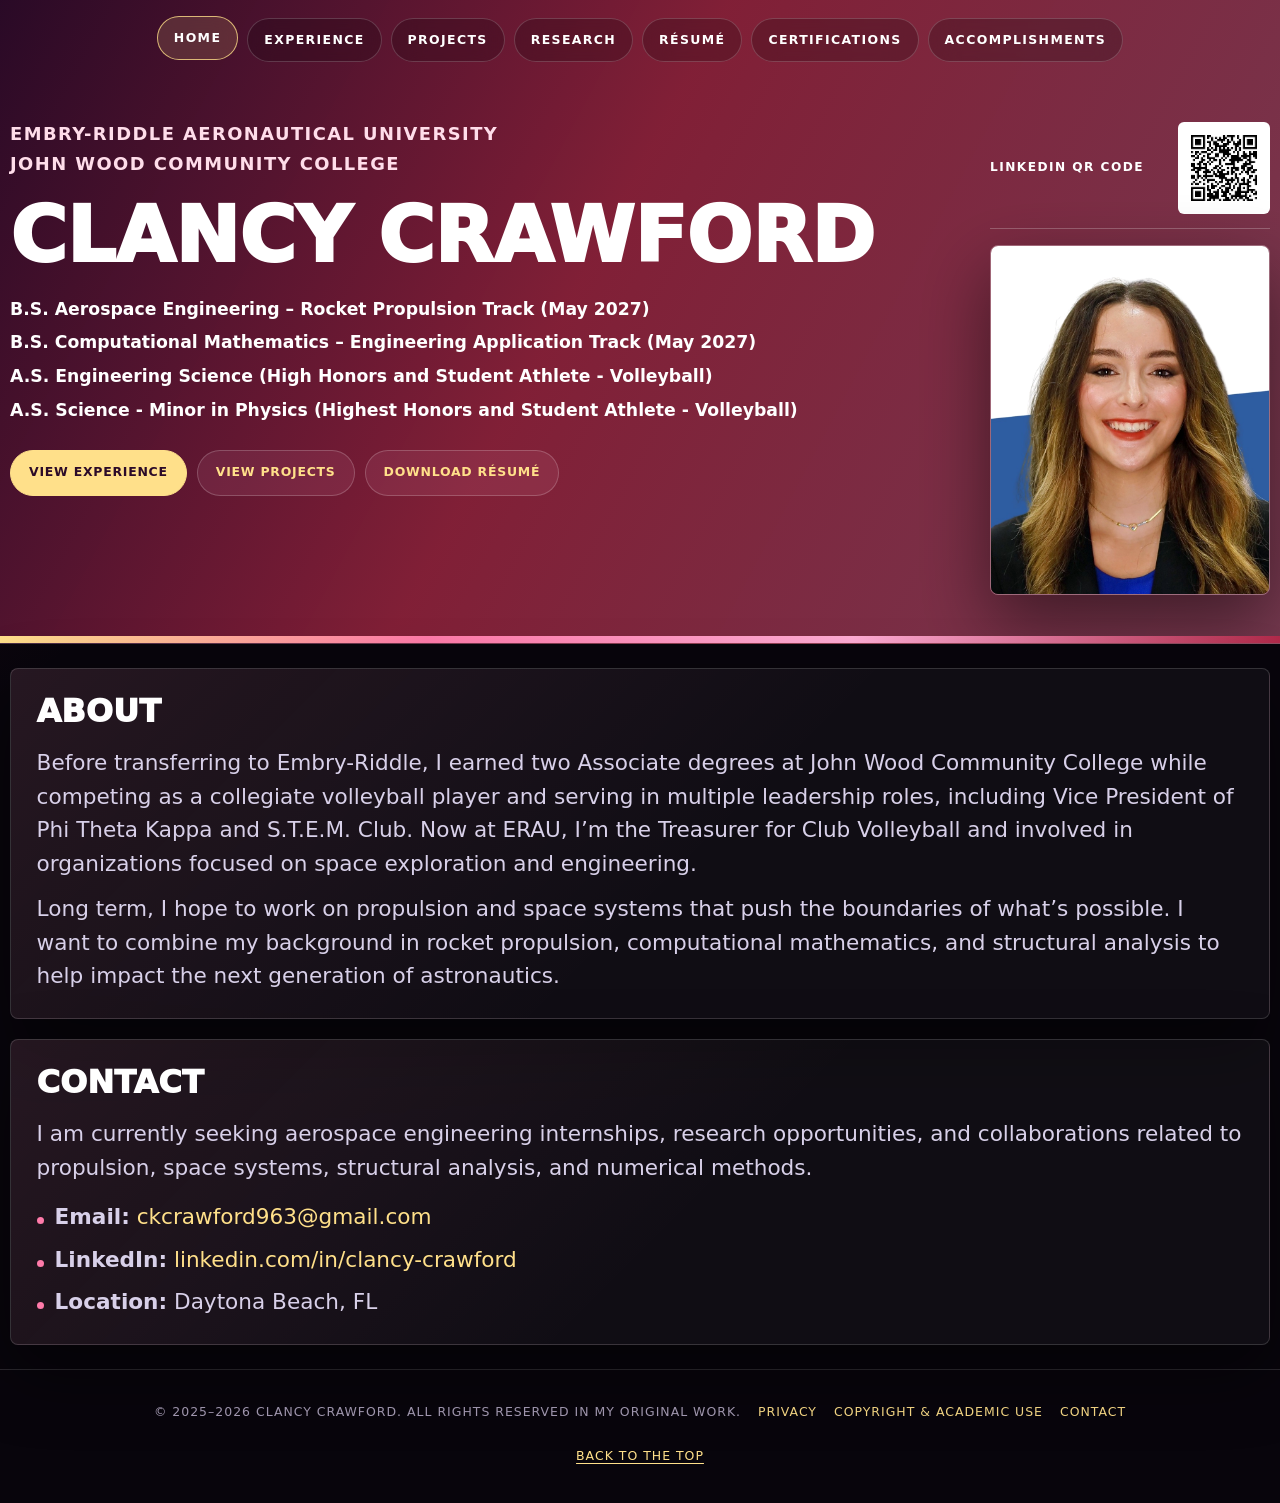
==== index.html @ 2495d851 "Add portfolio copyright and academic use notice" ====
<!DOCTYPE html>
<html lang="en">

<head>
  <meta charset="UTF-8">
  <title>Clancy Crawford | Aerospace & Computational Mathematics</title>
  <meta name="viewport" content="width=device-width, initial-scale=1.0">
  <link rel="stylesheet" href="style.css">
  <script src="site.js" defer></script>
</head>

<body class="home-page">

  <header id="top" tabindex="-1">
    <!-- NAVIGATION -->
    <nav>
      <a class="active" href="index.html">Home</a>
      <a href="experience.html">Experience</a>
      <a href="projects.html">Projects</a>
      <a href="research.html">Research</a>
      <a href="resume.html">Résumé</a>
      <a href="certifications.html">Certifications</a>
      <a href="awards.html">Accomplishments</a>
    </nav>
    <!-- HERO HEADER (Style A: portrait + QR) -->
    <div class="hero reveal">
      <div class="hero-text">
        <div class="hero-kicker">Embry-Riddle Aeronautical University</div>
        <div class="hero-kicker">John Wood Community College</div>
        <h1>Clancy Crawford</h1>
        <p class="hero-sub">
          <span>B.S. Aerospace Engineering – Rocket Propulsion Track <time datetime="2027-05">(May 2027)</time></span>
          <span>B.S. Computational Mathematics – Engineering Application Track <time datetime="2027-05">(May 2027)</time></span>
          <span>A.S. Engineering Science (High Honors and Student Athlete - Volleyball)</span>
          <span>A.S. Science - Minor in Physics (Highest Honors and Student Athlete - Volleyball)</span>
        </p>
        <div class="hero-cta">
          <a class="btn primary" href="experience.html">View Experience</a>
          <a class="btn" href="projects.html">View Projects</a>
          <a class="btn" href="Resume_Clancy_Crawford_systems_w_exp.pdf" target="_blank" rel="noopener"
            download>Download
            Résumé</a>
        </div>
      </div>

      <div class="hero-media">
        <div class="qr-block">
          <p class="qr-caption-top">LinkedIn QR Code</p>
          <a href="https://www.linkedin.com/in/clancy-crawford" target="_blank" rel="noopener">
            <img src="LinkedInQR.png" alt="LinkedIn QR code"></a>
        </div>
        <img src="photo.jpg" alt="Clancy Crawford" class="headshot">
      </div>
    </div>
  </header>

  <main>

    <!-- ABOUT -->
    <section id="about" class="reveal">
      <div class="research-block">
        <h2>About</h2>
        <p>
          Before transferring to Embry-Riddle, I earned two Associate degrees at John Wood
          Community College while competing as a collegiate volleyball player and serving in multiple
          leadership roles, including Vice President of Phi Theta Kappa and S.T.E.M. Club.
          Now at ERAU, I’m the Treasurer for Club Volleyball and involved in organizations
          focused on space exploration and engineering.
        </p>
        <p>
          Long term, I hope to work on propulsion and space systems that push the boundaries
          of what’s possible. I want to combine my background in rocket propulsion, computational
          mathematics, and structural analysis to help impact the next generation of astronautics.
        </p>
      </div>
    </section>

<!-- CONTACT -->
    <section id="contact" class="reveal">
      <div class="research-block">
        <h2>Contact</h2>
        <p>
          I am currently seeking aerospace engineering internships, research opportunities, and
          collaborations related to propulsion, space systems, structural analysis, and numerical methods.
        </p>
        <ul class="list">
          <li><strong>Email:</strong>
            <a href="mailto:ckcrawford963@gmail.com">ckcrawford963@gmail.com</a>
          </li>
          <li><strong>LinkedIn:</strong>
            <a href="https://www.linkedin.com/in/clancy-crawford" target="_blank" rel="noopener">
              linkedin.com/in/clancy-crawford
            </a>
          </li>
          <li><strong>Location:</strong> Daytona Beach, FL</li>
        </ul>
      </div>
    </section>

  </main>

  <footer>
    &copy; 2025&ndash;2026 Clancy Crawford. All rights reserved in my original work.
    <a href="privacy.html">Privacy</a>
    <a href="terms.html">Copyright &amp; Academic Use</a>
    <a href="mailto:ckcrawford963@gmail.com">Contact</a>
    <a class="back-to-top" href="#top">Back to the Top</a>
  </footer>

  <!-- Cloudflare Web Analytics -->
  <script type="module" src="https://static.cloudflareinsights.com/beacon.min.js" data-cf-beacon='{"token": "c2c567655cc84a4aa548393a1a78a606"}'></script>
  <!-- End Cloudflare Web Analytics -->
</body>

</html>
---- style.css ----
:root {
  --deep-plum: #2b0a28;
  --maroon: #b12a4a;
  --coral: #ff7baa;
  --soft-rose: #ffadd5;
  --bg-main: #08050c;
  --bg-ink: #030204;
  --surface: rgba(255, 255, 255, 0.045);
  --surface-strong: rgba(255, 173, 213, 0.105);
  --line: rgba(255, 255, 255, 0.15);
  --line-strong: rgba(255, 173, 213, 0.42);
  --text-main: #ffffff;
  --text-muted: #d8d0e9;
  --text-soft: #a99fb8;
  --link: #ffe08a;
  --shadow: 0 28px 70px rgba(0, 0, 0, 0.48);
  --max-width: 1440px;
}

* {
  box-sizing: border-box;
  margin: 0;
  padding: 0;
}

html {
  scroll-behavior: smooth;
}

body {
  min-height: 100vh;
  font-family: Inter, ui-sans-serif, system-ui, -apple-system, BlinkMacSystemFont, "Segoe UI", sans-serif;
  background:
    linear-gradient(145deg, rgba(177, 42, 74, 0.2), transparent 36rem),
    linear-gradient(205deg, rgba(255, 123, 170, 0.16), transparent 32rem),
    var(--bg-main);
  color: var(--text-main);
  line-height: 1.55;
  overflow-x: hidden;
}

body::before {
  content: "";
  position: fixed;
  inset: 0;
  z-index: -1;
  pointer-events: none;
  background-image:
    linear-gradient(rgba(255, 255, 255, 0.045) 1px, transparent 1px),
    linear-gradient(90deg, rgba(255, 255, 255, 0.035) 1px, transparent 1px);
  background-size: 64px 64px;
  mask-image: linear-gradient(to bottom, rgba(0, 0, 0, 0.9), transparent 80%);
}

img,
video {
  max-width: 100%;
}

a {
  color: var(--link);
  text-decoration: none;
  text-decoration-thickness: 1px;
  text-underline-offset: 0.22em;
}

a:hover {
  color: #fff5cb;
  text-decoration: underline;
}

header {
  position: relative;
  overflow: clip;
  border-bottom: 1px solid var(--line);
  background:
    linear-gradient(118deg, rgba(43, 10, 40, 0.96), rgba(177, 42, 74, 0.72) 45%, rgba(255, 123, 170, 0.46)),
    var(--bg-ink);
}

header::after {
  content: "";
  position: absolute;
  left: 0;
  right: 0;
  bottom: 0;
  height: 7px;
  background: linear-gradient(90deg, var(--link), var(--coral), var(--soft-rose), var(--maroon));
}

header.page-header {
  min-height: 92px;
  padding-bottom: 16px;
}

nav {
  position: sticky;
  top: 0;
  z-index: 20;
  width: min(var(--max-width), calc(100% - 20px));
  margin: 0 auto;
  padding: 18px 0 12px;
  display: flex;
  justify-content: center;
  flex-wrap: wrap;
  gap: 0.56rem;
  font-size: clamp(0.68rem, 1.2vw, 0.78rem);
  font-weight: 800;
  letter-spacing: 0.11em;
  text-transform: uppercase;
  contain: inline-size;
}

nav a {
  position: relative;
  min-height: 44px;
  display: inline-flex;
  align-items: center;
  justify-content: center;
  border: 1px solid rgba(255, 255, 255, 0.18);
  border-radius: 999px;
  padding: 0 16px;
  color: #fff;
  background: rgba(5, 3, 8, 0.22);
  backdrop-filter: blur(14px);
  transition: transform 0.22s ease, background 0.22s ease, border-color 0.22s ease;
}

nav a:hover,
nav a.active {
  transform: translateY(-2px);
  border-color: rgba(255, 224, 138, 0.78);
  background: rgba(255, 224, 138, 0.14);
  text-decoration: none;
}

.hero {
  width: min(var(--max-width), calc(100% - 20px));
  min-height: calc(100vh - 72px);
  margin: 0 auto;
  padding: clamp(42px, 7vw, 96px) 0 clamp(54px, 8vw, 96px);
  display: grid;
  grid-template-columns: minmax(0, 1fr) minmax(200px, 280px);
  align-items: center;
  gap: clamp(26px, 4vw, 56px);
}

.hero-text {
  min-width: 0;
}

.hero-kicker,
.project-kicker,
.experience-kicker,
.milestones-label,
.accomplishment-kicker,
.certification-meta {
  color: #ffddea;
  font-size: clamp(0.68rem, 1.15vw, 0.78rem);
  font-weight: 800;
  letter-spacing: 0.13em;
  line-height: 1.35;
  text-transform: uppercase;
}

.hero-kicker + .hero-kicker {
  margin-top: 6px;
}

.hero h1 {
  max-width: 1060px;
  margin: 22px 0 22px;
  font-size: clamp(2.25rem, 6vw, 6.7rem);
  font-weight: 950;
  line-height: 0.98;
  overflow-wrap: normal;
  text-transform: uppercase;
  white-space: nowrap;
}

.hero-sub {
  display: grid;
  max-width: none;
  gap: 7px;
  margin-bottom: 20px;
  color: #fff;
  font-size: clamp(0.98rem, 1.35vw, 1.24rem);
  font-weight: 650;
}

.hero-sub span {
  display: block;
  white-space: nowrap;
}

.hero-meta {
  display: flex;
  flex-wrap: wrap;
  gap: 8px;
  color: var(--text-muted);
  font-size: 0.95rem;
}

.hero-meta span {
  min-height: 32px;
  display: inline-flex;
  align-items: center;
  border: 1px solid rgba(255, 255, 255, 0.2);
  border-radius: 999px;
  padding: 0 12px;
  background: rgba(0, 0, 0, 0.18);
}

.hero-cta {
  display: flex;
  flex-wrap: wrap;
  gap: 10px;
  margin-top: 26px;
}

.btn,
.evidence-links a,
.milestones-links a,
.project-jump-list a {
  min-height: 46px;
  display: inline-flex;
  align-items: center;
  justify-content: center;
  border: 1px solid rgba(255, 255, 255, 0.2);
  border-radius: 999px;
  max-width: 100%;
  padding: 10px 18px;
  color: var(--link);
  background: rgba(255, 173, 213, 0.09);
  font-size: 0.78rem;
  font-weight: 850;
  letter-spacing: 0.06em;
  line-height: 1.18;
  text-align: center;
  text-transform: uppercase;
  white-space: normal;
  overflow-wrap: anywhere;
  transition: transform 0.22s ease, background 0.22s ease, border-color 0.22s ease;
}

.btn.primary {
  color: var(--deep-plum);
  border-color: var(--link);
  background: var(--link);
}

.project-jump-list a {
  min-height: 42px;
  padding: 9px 14px;
  font-size: clamp(0.66rem, 0.85vw, 0.74rem);
  letter-spacing: 0.035em;
}

.btn:hover,
.evidence-links a:hover,
.milestones-links a:hover,
.project-jump-list a:hover {
  transform: translateY(-2px);
  border-color: rgba(255, 224, 138, 0.8);
  background: rgba(255, 224, 138, 0.16);
  color: #fff5cb;
  text-decoration: none;
}

.btn.primary:hover {
  color: var(--deep-plum);
  background: #fff2be;
}

.hero-media {
  display: grid;
  gap: 16px;
  align-items: start;
}

.headshot {
  width: 100%;
  aspect-ratio: 4 / 5;
  object-fit: cover;
  border-radius: 8px;
  border: 1px solid rgba(255, 255, 255, 0.28);
  box-shadow: var(--shadow);
  filter: saturate(1.05) contrast(1.03);
}

.qr-block {
  display: grid;
  grid-template-columns: 1fr auto;
  align-items: center;
  gap: 14px;
  border-top: 1px solid rgba(255, 255, 255, 0.24);
  padding-top: 14px;
}

.qr-caption-top {
  color: #fff;
  font-size: 0.76rem;
  font-weight: 850;
  letter-spacing: 0.12em;
  line-height: 1.25;
  text-transform: uppercase;
}

.qr-block img {
  width: 92px;
  height: 92px;
  display: block;
  border-radius: 6px;
  background: #fff;
  padding: 5px;
}

main {
  counter-reset: page-section;
  width: min(var(--max-width), calc(100% - 20px));
  margin: 0 auto;
  padding: clamp(54px, 8vw, 92px) 0 82px;
}

section {
  position: relative;
  counter-increment: page-section;
  margin-bottom: clamp(70px, 10vw, 126px);
  padding-top: 18px;
  border-top: 1px solid var(--line);
}

section::before {
  content: none;
  display: none;
}

section h2 {
  max-width: 1120px;
  margin-bottom: 18px;
  font-size: clamp(2.8rem, 8vw, 7.2rem);
  font-weight: 950;
  line-height: 0.86;
  overflow-wrap: anywhere;
  text-transform: uppercase;
}

section h2 + p,
.accomplishment-intro {
  max-width: 100%;
  color: var(--text-muted);
  font-size: clamp(1.05rem, 2vw, 1.35rem);
  font-weight: 520;
}

section p {
  color: var(--text-muted);
  font-size: 0.98rem;
}

.research-block,
.experience-role-card,
.milestones-section {
  margin-top: 28px;
  border: 1px solid var(--line);
  border-radius: 8px;
  background:
    linear-gradient(135deg, rgba(255, 123, 170, 0.09), transparent 55%),
    rgba(255, 255, 255, 0.035);
  box-shadow: var(--shadow);
  padding: clamp(20px, 3.2vw, 38px);
}

.research-block h2 {
  font-size: clamp(1.55rem, 3vw, 2.45rem);
  line-height: 1.05;
  overflow-wrap: anywhere;
}

.research-block p + p {
  margin-top: 12px;
}

.research-work-picker {
  display: flex;
  flex-wrap: wrap;
  gap: 12px;
  margin-top: clamp(20px, 3vw, 36px);
}

.research-work-button {
  min-height: 52px;
  max-width: 100%;
  border: 1px solid var(--line);
  border-radius: 999px;
  padding: 0 20px;
  color: #fff;
  background:
    linear-gradient(135deg, rgba(255, 224, 138, 0.1), rgba(255, 123, 170, 0.08)),
    rgba(255, 255, 255, 0.04);
  cursor: pointer;
  font: inherit;
  font-size: clamp(0.78rem, 1.1vw, 0.92rem);
  font-weight: 850;
  letter-spacing: 0.04em;
  line-height: 1.2;
  overflow-wrap: anywhere;
  text-align: left;
  text-transform: uppercase;
  transition: transform 0.22s ease, border-color 0.22s ease, background 0.22s ease;
}

.research-work-button:hover,
.research-work-button.active {
  transform: translateY(-2px);
  border-color: var(--line-strong);
  background:
    linear-gradient(135deg, rgba(255, 224, 138, 0.22), rgba(255, 123, 170, 0.14)),
    rgba(255, 255, 255, 0.07);
}

.research-panel {
  display: none;
  animation: fadeIn 0.34s ease;
}

.research-panel.active {
  display: block;
}

.research-story {
  margin-top: clamp(26px, 5vw, 58px);
  border: 1px solid var(--line);
  border-radius: 8px;
  overflow: hidden;
  background:
    linear-gradient(160deg, rgba(255, 224, 138, 0.1), transparent 32%),
    linear-gradient(25deg, rgba(255, 123, 170, 0.12), transparent 46%),
    rgba(255, 255, 255, 0.035);
  box-shadow: var(--shadow);
}

.research-story-copy span {
  color: var(--link);
  font-size: 0.78rem;
  font-weight: 900;
  letter-spacing: 0.13em;
  text-transform: uppercase;
}

.research-story-frame {
  display: grid;
  grid-template-columns: minmax(260px, 0.5fr) minmax(0, 1fr);
  gap: clamp(18px, 3vw, 38px);
  align-items: stretch;
  padding: clamp(18px, 3vw, 38px);
}

.research-story-copy {
  display: flex;
  flex-direction: column;
  justify-content: center;
  gap: 14px;
  min-width: 0;
  border-right: 1px solid var(--line);
  padding-right: clamp(18px, 3vw, 38px);
}

.research-story-copy h4 {
  color: #fff;
  font-size: clamp(1.35rem, 2.6vw, 2.7rem);
  line-height: 1;
  text-transform: uppercase;
}

.research-story-copy p {
  color: var(--text-muted);
}

.research-story-media {
  min-height: clamp(420px, 62vw, 760px);
  overflow: hidden;
  border: 1px solid var(--line);
  border-radius: 8px;
  background: #050307;
}

.research-story-media iframe {
  width: 100%;
  height: 100%;
  min-height: inherit;
  border: 0;
  background: #050307;
}

.two-col {
  display: grid;
  grid-template-columns: minmax(0, 1.35fr) minmax(260px, 0.75fr);
  gap: clamp(22px, 4vw, 48px);
  align-items: start;
  margin-top: 18px;
}

.list,
.awards-list {
  list-style: none;
  margin-top: 16px;
}

.list li,
.awards-list li {
  position: relative;
  margin-bottom: 9px;
  padding-left: 18px;
  color: var(--text-muted);
  font-size: 0.96rem;
}

.list li.no-bullet {
  padding-left: 0;
}

.list li::before,
.awards-list li::before {
  content: "";
  position: absolute;
  left: 0;
  top: 0.78em;
  width: 7px;
  height: 7px;
  border-radius: 50%;
  background: var(--coral);
}

.list li.no-bullet::before {
  content: none;
  display: none;
}

.experience-title-row {
  display: grid;
  grid-template-columns: minmax(0, 1fr) auto;
  gap: 18px;
  align-items: end;
  margin: 12px 0;
}

.experience-title {
  font-size: clamp(2.1rem, 5vw, 5.8rem);
  font-weight: 950;
  line-height: 0.9;
  text-transform: uppercase;
}

.experience-date,
.experience-detail {
  color: #f6d9ff;
  font-size: 0.95rem;
}

.experience-desc {
  max-width: none;
  margin-top: 18px;
}

.experience-teams,
.certifications-grid,
.accomplishment-grid,
.project-link-groups {
  display: grid;
  grid-template-columns: repeat(2, minmax(0, 1fr));
  gap: 16px;
  margin-top: 24px;
}

.experience-team-card,
.certification-card,
.accomplishment-card,
.project-link-card {
  border: 1px solid var(--line);
  border-radius: 8px;
  background: rgba(255, 255, 255, 0.045);
  padding: clamp(16px, 2.2vw, 24px);
  transition: transform 0.25s ease, border-color 0.25s ease, background 0.25s ease;
}

.experience-team-card:hover,
.certification-card:hover,
.accomplishment-card:hover,
.project-link-card:hover {
  transform: translateY(-4px);
  border-color: var(--line-strong);
  background: rgba(255, 173, 213, 0.08);
}

.experience-team-card h3,
.certification-card h3,
.accomplishment-card h3,
.project-link-card h3 {
  margin-bottom: 10px;
  color: #fff;
  font-size: clamp(1.05rem, 2vw, 1.28rem);
  line-height: 1.15;
}

.milestones-heading,
.project-category,
.award-header {
  margin-top: 34px;
  margin-bottom: 14px;
  border-bottom: 1px solid var(--line);
  padding-bottom: 9px;
  color: #ffddea;
  font-size: 0.86rem;
  font-weight: 900;
  letter-spacing: 0.14em;
  text-transform: uppercase;
}

.milestones-heading {
  font-size: clamp(1rem, 1.45vw, 1.24rem);
  letter-spacing: 0.1em;
}

.section-subheading {
  margin-top: 34px;
  margin-bottom: 12px;
  border-bottom: 1px solid var(--line);
  padding-bottom: 9px;
  color: #ffddea;
  font-size: clamp(1.05rem, 1.55vw, 1.32rem);
  font-weight: 900;
  letter-spacing: 0.11em;
  text-transform: uppercase;
}

.section-support {
  max-width: 100%;
  color: var(--text-muted);
  font-size: clamp(1rem, 1.5vw, 1.16rem);
  font-weight: 520;
}

.additional-experience-section {
  margin-top: 34px;
  border: 1px solid var(--line);
  border-radius: 8px;
  background:
    linear-gradient(135deg, rgba(255, 123, 170, 0.08), transparent 58%),
    rgba(255, 255, 255, 0.03);
  box-shadow: var(--shadow);
  padding: clamp(20px, 3.2vw, 38px);
}

.additional-experience-grid {
  display: grid;
  grid-template-columns: repeat(3, minmax(0, 1fr));
  gap: 16px;
  margin-top: 24px;
}

.work-card {
  border: 1px solid var(--line);
  border-radius: 8px;
  background: rgba(255, 255, 255, 0.045);
  padding: clamp(16px, 2vw, 22px);
}

.work-card-kicker {
  margin-bottom: 10px;
  color: #ffccdf;
  font-size: 0.72rem;
  font-weight: 850;
  letter-spacing: 0.12em;
  text-transform: uppercase;
}

.work-card-title-row {
  display: grid;
  gap: 8px;
  margin-bottom: 6px;
}

.work-card-title-row h4 {
  color: #fff;
  font-size: clamp(1.02rem, 1.6vw, 1.22rem);
  line-height: 1.15;
}

.work-card-title-row span,
.work-card-location {
  color: #f6d9ff;
  font-size: 0.86rem;
  font-weight: 700;
}

.work-card ul {
  margin-top: 12px;
  list-style: none;
}

.work-card li {
  position: relative;
  margin-bottom: 8px;
  padding-left: 16px;
  color: var(--text-muted);
  font-size: 0.9rem;
  line-height: 1.42;
}

.work-card li::before {
  content: "";
  position: absolute;
  left: 0;
  top: 0.62em;
  width: 6px;
  height: 6px;
  border-radius: 50%;
  background: var(--coral);
}

.highlighted-awards-stage,
.full-awards-stage,
.project-strip-stage {
  position: relative;
  margin-top: 28px;
  padding-top: clamp(54px, 5.1vw, 72px);
}

.highlighted-awards-masthead,
.full-awards-masthead,
.project-strip-masthead {
  position: absolute;
  top: 0;
  left: 50%;
  z-index: 0;
  width: 100vw;
  pointer-events: none;
  transform: translateX(-50%);
}

.selected-awards-heading {
  margin: 0;
  color: rgba(255, 123, 170, 0.9);
  font-family: Georgia, "Times New Roman", serif;
  font-size: clamp(1.9rem, 7.35vw, 6.6rem);
  font-weight: 400;
  letter-spacing: 0;
  line-height: 0.82;
  text-align: center;
  text-shadow: 0 18px 70px rgba(255, 123, 170, 0.18);
  text-transform: none;
  white-space: nowrap;
}

.full-awards-heading {
  margin: 0;
  color: rgba(255, 123, 170, 0.9);
  font-family: Georgia, "Times New Roman", serif;
  font-size: clamp(3.2rem, 9.7vw, 9.6rem);
  font-weight: 400;
  letter-spacing: 0;
  line-height: 0.74;
  text-align: center;
  text-shadow: 0 18px 70px rgba(255, 123, 170, 0.18);
  text-transform: none;
  white-space: nowrap;
}

.project-strip-heading {
  margin: 0;
  color: rgba(255, 123, 170, 0.9);
  font-family: Georgia, "Times New Roman", serif;
  font-size: clamp(3.4rem, 10.8vw, 10.8rem);
  font-weight: 400;
  letter-spacing: 0;
  line-height: 0.76;
  text-align: center;
  text-shadow: 0 18px 70px rgba(255, 123, 170, 0.18);
  text-transform: none;
  white-space: nowrap;
}

.additional-projects-stage .project-strip-heading {
  font-size: clamp(3.2rem, 9.5vw, 9.8rem);
}

.highlighted-awards-slider,
.project-strip-slider {
  position: relative;
  z-index: 1;
  margin-right: calc(50% - 50vw);
  margin-left: calc(50% - 50vw);
  overflow: visible;
}

.full-awards-slider {
  position: relative;
  z-index: 1;
  margin-right: calc(50% - 50vw);
  margin-left: calc(50% - 50vw);
  overflow: visible;
}

.highlighted-awards-track,
.full-awards-stage .awards-groups,
.project-strip-track {
  display: flex;
  gap: 8px;
  overflow-x: auto;
  overflow-y: hidden;
  padding: 0 max(18px, calc((100vw - var(--max-width)) / 2 + 18px)) 18px;
  scroll-behavior: smooth;
  scroll-padding-inline: max(18px, calc((100vw - var(--max-width)) / 2 + 18px));
  scroll-snap-type: x mandatory;
  scrollbar-width: none;
}

.full-awards-stage .awards-groups {
  margin-top: 0;
}

.highlighted-awards-track:focus-visible,
.full-awards-stage .awards-groups:focus-visible,
.project-strip-track:focus-visible {
  outline: 2px solid rgba(255, 224, 138, 0.9);
  outline-offset: 6px;
}

.highlighted-awards-track::-webkit-scrollbar,
.full-awards-stage .awards-groups::-webkit-scrollbar,
.project-strip-track::-webkit-scrollbar {
  display: none;
}

.highlighted-awards-track .accomplishment-card {
  position: relative;
  flex: 0 0 clamp(302px, 30vw, 430px);
  min-height: clamp(470px, 42vw, 560px);
  display: flex;
  flex-direction: column;
  scroll-snap-align: start;
  background:
    linear-gradient(180deg, rgba(255, 255, 255, 0.075), rgba(255, 255, 255, 0.035)),
    rgba(14, 9, 18, 0.9);
  box-shadow: 0 22px 50px rgba(0, 0, 0, 0.3);
  padding: clamp(20px, 2.4vw, 32px);
}

.highlighted-awards-track .accomplishment-card:hover {
  transform: translateY(-8px);
}

.highlighted-awards-track .accomplishment-kicker {
  min-height: 42px;
  border-bottom: 1px solid var(--line);
  padding-bottom: 18px;
  color: #ffddea;
  font-family: ui-monospace, SFMono-Regular, Menlo, Consolas, monospace;
  font-size: clamp(0.72rem, 1vw, 0.88rem);
  letter-spacing: 0.03em;
}

.highlighted-awards-track .evidence-preview {
  width: min(100%, 340px);
  height: clamp(156px, 16vw, 224px);
  min-height: 0;
  margin: clamp(30px, 4vw, 58px) auto clamp(22px, 3vw, 38px);
  border: 1px solid rgba(255, 255, 255, 0.12);
  box-shadow: 0 16px 42px rgba(0, 0, 0, 0.28);
}

.highlighted-awards-track h3 {
  margin-top: auto;
  font-size: clamp(1.05rem, 1.65vw, 1.36rem);
  letter-spacing: 0;
  line-height: 1.1;
  overflow-wrap: anywhere;
  text-transform: uppercase;
}

.highlighted-awards-track p {
  margin-top: 10px;
  color: var(--text-soft);
  font-size: clamp(0.9rem, 1.08vw, 1rem);
  line-height: 1.45;
}

.highlighted-awards-track .evidence-links {
  margin-top: 18px;
}

.highlighted-awards-track .evidence-links a {
  min-height: 38px;
  padding: 0 13px;
  font-size: 0.68rem;
}

.full-awards-stage {
  margin-top: clamp(56px, 8vw, 102px);
  padding-top: clamp(68px, 6.4vw, 86px);
}

.full-awards-stage .awards-group {
  position: relative;
  flex: 0 0 clamp(302px, 30vw, 430px);
  min-height: clamp(470px, 42vw, 560px);
  display: flex;
  flex-direction: column;
  scroll-snap-align: start;
  background:
    linear-gradient(180deg, rgba(255, 255, 255, 0.075), rgba(255, 255, 255, 0.035)),
    rgba(14, 9, 18, 0.9);
  box-shadow: 0 22px 50px rgba(0, 0, 0, 0.3);
  padding: clamp(20px, 2.4vw, 32px);
  transition: transform 0.25s ease, border-color 0.25s ease, background 0.25s ease;
}

.full-awards-stage .awards-group:hover {
  transform: translateY(-8px);
  border-color: var(--line-strong);
  background:
    linear-gradient(180deg, rgba(255, 173, 213, 0.09), rgba(255, 255, 255, 0.04)),
    rgba(14, 9, 18, 0.94);
}

.full-awards-stage .award-header {
  min-height: 58px;
  margin: 0;
  border-bottom: 1px solid var(--line);
  padding-bottom: 18px;
  color: #ffddea;
  font-family: ui-monospace, SFMono-Regular, Menlo, Consolas, monospace;
  font-size: clamp(0.78rem, 1.05vw, 0.95rem);
  font-weight: 900;
  letter-spacing: 0.03em;
  line-height: 1.25;
}

.full-awards-stage .awards-list {
  margin-top: clamp(26px, 3.6vw, 48px);
}

.full-awards-stage .awards-list li {
  margin-bottom: 14px;
  padding-left: 0;
  color: var(--text-muted);
  font-size: clamp(0.88rem, 1vw, 0.98rem);
  line-height: 1.4;
}

.full-awards-stage .awards-list li::before {
  display: none;
}

.full-awards-stage .linked-awards-list a {
  min-height: 30px;
  margin-left: 6px;
  padding: 4px 10px;
  font-size: 0.68rem;
}

.milestone-timeline {
  counter-reset: milestone;
  display: grid;
  grid-template-columns: repeat(3, minmax(0, 1fr));
  gap: 12px;
  list-style: none;
  margin: 20px 0 30px;
}

.milestone-timeline li {
  counter-increment: milestone;
  border: 1px solid var(--line);
  border-radius: 8px;
  background: rgba(0, 0, 0, 0.18);
  padding: 16px;
}

.milestone-timeline li::before {
  content: "0" counter(milestone);
  display: block;
  margin-bottom: 18px;
  color: var(--coral);
  font-size: 1.45rem;
  font-weight: 950;
}

.milestone-timeline a {
  color: #fff;
  font-size: 0.94rem;
  font-weight: 760;
}

.milestones-card {
  margin-top: 18px;
  border: 1px solid var(--line);
  border-radius: 8px;
  overflow: hidden;
  background: rgba(0, 0, 0, 0.22);
}

.milestones-content {
  padding: clamp(20px, 3vw, 32px);
}

.milestones-title {
  margin: 8px 0 12px;
  color: #fff;
  font-size: clamp(1.5rem, 3.8vw, 3.4rem);
  font-weight: 930;
  line-height: 0.96;
  text-transform: uppercase;
}

.milestones-desc + .milestones-desc {
  margin-top: 12px;
}

.milestones-media,
.milestones-links {
  padding: 0 clamp(20px, 3vw, 32px) clamp(20px, 3vw, 32px);
}

.milestones-links,
.evidence-links,
.project-links {
  display: flex;
  flex-wrap: wrap;
  gap: 9px;
  margin-top: 14px;
}

.project-link-groups {
  margin-bottom: 34px;
}

.project-link-card h3,
.project-index li::marker {
  color: #ffddea;
}

.project-link-card h3 {
  font-size: 0.9rem;
  font-weight: 900;
  letter-spacing: 0.11em;
  text-transform: uppercase;
}

.project-jump-list {
  display: flex;
  flex-wrap: wrap;
  gap: 11px;
}

.project-jump-list a {
  flex: 1 1 290px;
}

.project-category {
  margin-top: 54px;
}

#projects {
  counter-reset: project-card;
}

.project-block {
  position: relative;
  counter-increment: project-card;
  display: grid;
  grid-template-columns: minmax(0, 1.15fr) minmax(360px, 0.85fr);
  min-height: 520px;
  margin-top: 20px;
  border-top: 1px solid var(--line);
  background: rgba(255, 255, 255, 0.025);
  isolation: isolate;
}

.project-block::before {
  content: "(0" counter(project-card) ")";
  position: absolute;
  top: 24px;
  left: 22px;
  z-index: 12;
  color: var(--link);
  font-size: 0.78rem;
  font-weight: 900;
  letter-spacing: 0.12em;
}

.project-image-wrap {
  position: relative;
  min-height: 420px;
  overflow: hidden;
  background: #050307;
}

.project-image-wrap > img,
.slides img,
.slides video {
  transition: opacity 0.38s ease, transform 0.55s ease;
}

.project-image-wrap > img {
  width: 100%;
  height: 100%;
  object-fit: contain;
  display: block;
}

.project-block:hover .project-image-wrap > img,
.project-block:hover .slides img.active,
.project-block:hover .slides video.active {
  transform: scale(1.025);
}

.project-content {
  display: flex;
  flex-direction: column;
  justify-content: center;
  gap: 12px;
  min-width: 0;
  padding: clamp(24px, 4vw, 56px);
  border-left: 1px solid var(--line);
}

.project-title {
  color: #fff;
  max-width: 100%;
  font-size: clamp(1.55rem, 3.45vw, 3.72rem);
  font-weight: 950;
  line-height: 0.98;
  overflow-wrap: anywhere;
  text-transform: uppercase;
}

.project-desc {
  color: var(--text-muted);
  font-size: clamp(0.94rem, 1.35vw, 1.05rem);
}

.project-desc strong {
  color: #fff;
}

.project-meta {
  color: #f6d9ff;
  font-size: 0.86rem;
  font-weight: 700;
}

.project-links a {
  color: var(--link);
  font-size: 0.86rem;
  font-weight: 760;
  text-decoration: underline;
}

.project-strip-stage {
  margin-top: clamp(52px, 7vw, 92px);
  padding-top: clamp(70px, 6.5vw, 94px);
}

.project-strip-track .project-block {
  flex: 0 0 clamp(302px, 30vw, 430px);
  min-height: clamp(580px, 48vw, 690px);
  display: flex;
  flex-direction: column;
  scroll-snap-align: start;
  margin-top: 0;
  border: 1px solid var(--line);
  border-radius: 8px;
  background:
    linear-gradient(180deg, rgba(255, 255, 255, 0.075), rgba(255, 255, 255, 0.035)),
    rgba(14, 9, 18, 0.9);
  box-shadow: 0 22px 50px rgba(0, 0, 0, 0.3);
  overflow: hidden;
  transition: transform 0.25s ease, border-color 0.25s ease, background 0.25s ease;
}

.project-strip-track .project-block:hover {
  transform: translateY(-8px);
  border-color: var(--line-strong);
  background:
    linear-gradient(180deg, rgba(255, 173, 213, 0.09), rgba(255, 255, 255, 0.04)),
    rgba(14, 9, 18, 0.94);
}

.project-strip-track .project-image-wrap {
  width: calc(100% - clamp(36px, 4vw, 58px));
  height: clamp(176px, 17vw, 238px);
  min-height: 0;
  margin: clamp(54px, 5vw, 72px) auto 0;
  border: 1px solid rgba(255, 255, 255, 0.12);
  border-radius: 6px;
}

.project-strip-track .slides {
  min-height: 100%;
  height: 100%;
}

.project-strip-track .project-content {
  flex: 1;
  justify-content: flex-start;
  border-left: 0;
  border-top: 1px solid var(--line);
  margin-top: clamp(22px, 3vw, 34px);
  padding: clamp(18px, 2.4vw, 30px);
}

.project-strip-track .project-kicker {
  min-height: 42px;
  padding-bottom: 16px;
  border-bottom: 1px solid var(--line);
  font-family: ui-monospace, SFMono-Regular, Menlo, Consolas, monospace;
  font-size: clamp(0.68rem, 0.9vw, 0.8rem);
  letter-spacing: 0.03em;
}

.project-strip-track .project-title {
  margin-top: 10px;
  font-size: clamp(1.12rem, 1.85vw, 1.48rem);
  line-height: 1.06;
}

.project-strip-track .project-desc {
  display: -webkit-box;
  color: var(--text-soft);
  font-size: clamp(0.86rem, 1vw, 0.96rem);
  line-height: 1.42;
  overflow: hidden;
  -webkit-box-orient: vertical;
  -webkit-line-clamp: 5;
}

.project-strip-track .project-meta {
  font-size: 0.76rem;
}

.project-strip-track .project-links {
  margin-top: auto;
}

.project-strip-track .project-links a {
  font-size: 0.72rem;
}

.project-strip-track .dots {
  right: 12px;
  bottom: 12px;
  left: 12px;
}

.slides {
  position: relative;
  width: 100%;
  min-height: 420px;
  height: 100%;
}

.slides img,
.slides video {
  position: absolute;
  inset: 0;
  width: 100%;
  height: 100%;
  object-fit: contain;
  opacity: 0;
  cursor: pointer;
  pointer-events: none;
}

.slides img.active,
.slides video.active {
  opacity: 1;
  pointer-events: auto;
}

.dots {
  position: absolute;
  left: 22px;
  right: 22px;
  bottom: 18px;
  z-index: 14;
  display: flex;
  flex-wrap: wrap;
  gap: 7px;
}

.dots div {
  width: 28px;
  height: 4px;
  border-radius: 999px;
  background: rgba(255, 255, 255, 0.34);
  cursor: pointer;
  transition: width 0.22s ease, background 0.22s ease;
}

.dots div.active {
  width: 48px;
  background: var(--link);
}

.research-toggle {
  width: 100%;
  min-height: 56px;
  margin-top: 12px;
  border: 1px solid var(--line);
  border-radius: 8px;
  padding: 0 18px;
  color: #fff;
  background: rgba(255, 255, 255, 0.04);
  cursor: pointer;
  font-size: 0.93rem;
  font-weight: 850;
  letter-spacing: 0.08em;
  text-align: left;
  text-transform: uppercase;
  transition: background 0.22s ease, border-color 0.22s ease;
}

.research-toggle:hover {
  border-color: var(--line-strong);
  background: rgba(255, 173, 213, 0.08);
}

.research-content {
  display: none;
  border-left: 1px solid var(--line-strong);
  margin: 12px 0 4px 10px;
  padding: 8px 0 8px 18px;
  color: var(--text-muted);
  animation: fadeIn 0.32s ease;
}

.research-content ul {
  margin-left: 18px;
}

.research-content li {
  margin-bottom: 8px;
}

.research-content iframe {
  width: 100%;
  height: min(58vh, 520px);
  border: 1px solid var(--line);
  border-radius: 8px;
  background: #050307;
}

.certification-card.featured {
  grid-column: 1 / -1;
}

.accomplishment-grid {
  grid-template-columns: repeat(3, minmax(0, 1fr));
}

.evidence-preview {
  display: block;
  aspect-ratio: 4 / 3;
  overflow: hidden;
  border-radius: 6px;
  margin-bottom: 14px;
  background: #050307;
}

.evidence-preview img {
  width: 100%;
  height: 100%;
  object-fit: cover;
  display: block;
  transition: transform 0.35s ease;
}

.evidence-preview:hover img {
  transform: scale(1.04);
}

.linked-awards-list a {
  margin-left: 8px;
}

.awards-groups {
  display: grid;
  grid-template-columns: repeat(2, minmax(0, 1fr));
  gap: 16px;
  margin-top: 26px;
}

.awards-group {
  border: 1px solid var(--line);
  border-radius: 8px;
  background: rgba(255, 255, 255, 0.045);
  padding: clamp(16px, 2vw, 22px);
}

.awards-group .award-header {
  margin-top: 0;
}

.awards-group .awards-list {
  margin-top: 12px;
}

.awards-group .awards-list li {
  font-size: 0.9rem;
  line-height: 1.42;
}

.awards-group .linked-awards-list a {
  min-height: 28px;
  margin-left: 6px;
  padding: 4px 9px;
  font-size: 0.72rem;
}

.expand-awards-btn,
.hidden-awards {
  display: none;
}

footer {
  border-top: 1px solid var(--line);
  padding: 24px 16px 32px;
  color: var(--text-soft);
  text-align: center;
  font-size: 0.78rem;
  letter-spacing: 0.08em;
  text-transform: uppercase;
}

footer > a:not(.back-to-top) {
  display: inline-block;
  margin-left: 12px;
}

.back-to-top {
  display: block;
  width: fit-content;
  margin: 10px auto 0;
  padding: 6px 10px;
  text-decoration: underline;
  text-underline-offset: 3px;
}

/* Resume details sit beneath their Education and Leadership labels. */
.resume-page .resume-details {
  list-style: none;
  margin: 8px 0 0;
  padding-left: 18px;
}

.resume-page .resume-details li {
  padding-left: 0;
}

.resume-page .resume-details li::before {
  display: none;
}

.resume-page main,
.certifications-page main {
  padding: clamp(28px, 4vw, 48px) 0 24px;
}

.resume-page #resume,
.certifications-page #certifications {
  margin-bottom: 0;
}

/* Research matches the compact Experience page heading and spacing. */
.research-page main {
  padding: clamp(28px, 4vw, 48px) 0 24px;
}

.research-page #research {
  margin-bottom: 0;
}

.research-page #research > h2 {
  font-size: clamp(2rem, 4vw, 3.5rem);
  line-height: 1.05;
}

.research-page .research-block h2 {
  max-width: none;
  font-size: clamp(1.1rem, 1.7vw, 1.5rem);
  line-height: 1.2;
}

.research-page .research-story-copy h4 {
  font-size: clamp(1.25rem, 2vw, 2rem);
  line-height: 1.12;
}

.research-downloads {
  display: flex;
  flex-wrap: wrap;
  align-items: baseline;
  gap: 10px 28px;
  font-size: 0.98rem;
}

/* Projects use a compact index and consistent card typography. */
.projects-page main {
  padding: clamp(28px, 4vw, 48px) 0 24px;
}

.projects-page #projects {
  margin-bottom: 0;
}

.projects-page .project-link-groups {
  margin-top: 0;
}

.project-index {
  margin-top: 12px;
  padding-left: 28px;
  list-style-type: decimal-leading-zero;
  font-size: 0.98rem;
}

.project-index li {
  padding-left: 4px;
  margin-bottom: 6px;
}

.project-index li::marker {
  font-weight: 800;
}

.projects-page .project-block::before {
  content: "(" counter(project-card, decimal-leading-zero) ")";
}

.projects-page .project-strip-stage {
  margin-top: 24px;
}

.projects-page .project-strip-track .project-content {
  margin-top: 18px;
  padding: clamp(18px, 2vw, 26px);
}

.projects-page .project-strip-track .project-title {
  margin-top: 0;
  font-size: clamp(1rem, 1.4vw, 1.25rem);
  line-height: 1.15;
}

.projects-page .project-strip-track .project-block {
  min-height: 540px;
}

/* Accomplishments share the project cards' compact typography and spacing. */
.awards-page main {
  padding: clamp(28px, 4vw, 48px) 0 24px;
}

.awards-page #accomplishments {
  margin-bottom: 24px;
}

.awards-page #full-accomplishments {
  margin-bottom: 0;
  padding-top: 24px;
}

.awards-page .highlighted-awards-stage,
.awards-page .full-awards-stage {
  margin-top: 0;
}

/* Every collection title uses the same inset, scale, and overlap behind cards. */
.projects-page .project-strip-stage,
.awards-page .highlighted-awards-stage,
.awards-page .full-awards-stage {
  --collection-title-size: clamp(1.25rem, 6vw, 6rem);
  padding-top: calc(var(--collection-title-size) * 0.65);
}

.projects-page .project-strip-masthead,
.awards-page .highlighted-awards-masthead,
.awards-page .full-awards-masthead {
  position: absolute;
  top: 0;
  left: 50%;
  width: min(80vw, 1280px);
  margin: 0;
  transform: translateX(-50%);
}

.projects-page .project-strip-stage .project-strip-heading,
.awards-page .selected-awards-heading,
.awards-page .full-awards-heading {
  width: 100%;
  max-width: none;
  margin: 0;
  font-size: var(--collection-title-size);
  line-height: 0.76;
  text-align: left;
}

.awards-page .highlighted-awards-track .accomplishment-card,
.awards-page .full-awards-stage .awards-group {
  min-height: 0;
  padding: clamp(18px, 2vw, 26px);
}

.awards-page .highlighted-awards-track .evidence-preview {
  width: 100%;
  margin: 0 auto 10px;
  flex-shrink: 0;
}

.awards-page .evidence-preview img {
  object-fit: contain;
}

.awards-page .highlighted-awards-track .accomplishment-kicker {
  min-height: 0;
  padding-bottom: 8px;
}

.awards-page .highlighted-awards-track h3 {
  margin-top: 12px;
  font-size: clamp(1rem, 1.4vw, 1.25rem);
  line-height: 1.15;
}

.awards-page .highlighted-awards-track .evidence-links {
  margin-top: 12px;
}

.awards-page .full-awards-stage .awards-groups {
  align-items: flex-start;
}

.awards-page .full-awards-stage .award-header {
  min-height: 0;
  padding-bottom: 10px;
}

.awards-page .full-awards-stage .awards-list {
  margin-top: 12px;
}

.awards-page .full-awards-stage .awards-list li {
  padding-left: 18px;
  margin-bottom: 10px;
}

.awards-page .full-awards-stage .awards-list li:last-child {
  margin-bottom: 0;
}

.awards-page .full-awards-stage .awards-list li::before {
  display: block;
}

.awards-page .linked-awards-list a {
  white-space: nowrap;
}

/* Keep only the space needed for each project's number above its image. */
.projects-page .project-block::before {
  top: 12px;
}

.projects-page .project-strip-track .project-image-wrap {
  margin-top: 40px;
}

.mouse-scrollable {
  cursor: grab;
}

.mouse-scrollable.is-dragging,
.mouse-scrollable.is-dragging * {
  cursor: grabbing;
  user-select: none;
}

.mouse-scrollable.is-dragging {
  scroll-behavior: auto;
  scroll-snap-type: none;
}

@media (pointer: fine) {
  .mouse-scrollable.mouse-scrollable {
    scroll-snap-type: none;
  }
}

/* Compact Experience page and nested Mayott milestones. */
.experience-page main {
  padding: clamp(28px, 4vw, 48px) 0 24px;
}

.experience-page #experience {
  margin-bottom: 0;
}

.experience-page #experience > h2 {
  font-size: clamp(2rem, 4vw, 3.5rem);
  line-height: 1.05;
}

.experience-page .experience-title {
  font-size: clamp(1.2rem, 1.8vw, 1.6rem);
  line-height: 1.2;
}

.experience-page .milestones-section {
  margin-top: 24px;
  border: 0;
  border-top: 1px solid var(--line);
  border-radius: 0;
  padding: 20px 0 0;
  background: none;
  box-shadow: none;
}

.experience-page .milestones-heading,
.experience-page .section-subheading {
  margin-top: 0;
}

.experience-page .experience-teams {
  grid-template-columns: repeat(3, minmax(0, 1fr));
}

.contributions-section {
  margin-top: 28px;
  padding-top: 20px;
  border-top: 1px solid var(--line);
}

.contributions-grid {
  margin-top: 16px;
}

.experience-page .milestones-section > .milestone-grid {
  margin-top: 16px;
}

.milestone-index {
  display: grid;
  grid-template-columns: repeat(2, minmax(0, 1fr));
  column-gap: 28px;
  row-gap: 6px;
  margin: 16px 0 22px;
  padding-left: 18px;
  font-size: 0.94rem;
}

.milestone-index li::marker {
  color: var(--coral);
}

.milestone-grid {
  display: grid;
  grid-template-columns: repeat(2, minmax(0, 1fr));
  gap: 16px;
  align-items: start;
}

.experience-page .milestones-card {
  min-width: 0;
  margin-top: 0;
  scroll-margin-top: 20px;
}

.experience-page .milestones-content {
  padding: 20px;
}

.experience-page .milestones-label {
  font-size: 0.66rem;
  letter-spacing: 0.08em;
}

.experience-page .milestones-title {
  margin: 10px 0;
  font-size: clamp(1.05rem, 1.4vw, 1.3rem);
  line-height: 1.2;
}

.experience-page .milestones-desc {
  font-size: 0.94rem;
  line-height: 1.5;
}

.experience-page .milestones-media,
.experience-page .milestones-links {
  padding: 0 20px 20px;
}

.milestone-gallery {
  display: grid;
  grid-template-columns: repeat(2, minmax(0, 1fr));
  gap: 10px;
}

.milestone-gallery a {
  display: block;
  min-width: 0;
  border: 1px solid var(--line);
  border-radius: 6px;
  overflow: hidden;
  background: var(--bg-ink);
}

.milestone-gallery a:focus-visible {
  outline: 2px solid var(--link);
  outline-offset: 3px;
}

.milestone-gallery img {
  display: block;
  width: 100%;
  height: clamp(120px, 13vw, 190px);
  object-fit: contain;
}

.experience-page .section-support {
  font-size: 1rem;
}

@media (max-width: 800px) {
  .experience-page .experience-teams {
    grid-template-columns: 1fr;
  }

  .milestone-index,
  .milestone-grid {
    grid-template-columns: 1fr;
  }

  .experience-page .milestones-content {
    padding: 16px;
  }

  .experience-page .milestones-media,
  .experience-page .milestones-links {
    padding: 0 16px 16px;
  }

}

/* Home page annotation updates. */
.home-page .hero {
  min-height: auto;
  padding: clamp(28px, 4vw, 48px) 0 48px;
  align-items: start;
}

.home-page .hero-kicker {
  font-size: clamp(1rem, 1.4vw, 1.25rem);
  letter-spacing: 0.08em;
}

.home-page .hero h1 {
  white-space: normal;
}

.home-page .hero-sub span {
  white-space: normal;
}

.home-page .hero-sub time {
  white-space: nowrap;
}

.home-page .qr-block {
  grid-template-columns: 1fr auto;
  border-top: 0;
  border-bottom: 1px solid rgba(255, 255, 255, 0.24);
  padding-top: 0;
  padding-bottom: 14px;
}

.home-page main {
  display: grid;
  gap: 20px;
  padding: 24px 0;
}

.home-page main > section {
  margin-bottom: 0;
  padding-top: 0;
  border-top: 0;
}

.home-page .research-block {
  margin-top: 0;
  padding: clamp(18px, 2vw, 28px);
}

.home-page .research-block h2 {
  font-size: clamp(1.4rem, 2.5vw, 2.1rem);
}

.home-page .research-block p,
.home-page #contact .list li {
  font-size: clamp(1.05rem, 2vw, 1.35rem);
  font-weight: 520;
}

.home-page #contact .list {
  overflow-wrap: anywhere;
}

.home-page #contact .list li:last-child {
  margin-bottom: 0;
}

.reveal {
  opacity: 0;
  transform: translateY(26px);
  transition: opacity 0.55s ease, transform 0.55s ease;
}

.reveal.visible {
  opacity: 1;
  transform: translateY(0);
}

.project-block.reveal {
  transform: translateY(38px);
}

.project-block.reveal.visible {
  transform: translateY(0);
}

@keyframes fadeIn {
  from {
    opacity: 0;
    transform: translateY(6px);
  }

  to {
    opacity: 1;
    transform: translateY(0);
  }
}

@media (prefers-reduced-motion: reduce) {
  html {
    scroll-behavior: auto;
  }

  *,
  *::before,
  *::after {
    animation-duration: 0.001ms !important;
    animation-iteration-count: 1 !important;
    scroll-behavior: auto !important;
    transition-duration: 0.001ms !important;
  }
}

@media (max-width: 1180px) {
  .hero {
    min-height: auto;
    grid-template-columns: 1fr;
    align-items: start;
  }

  .hero-media {
    max-width: 360px;
  }

  .project-block {
    grid-template-columns: 1fr;
  }

  .project-content {
    border-left: 0;
    border-top: 1px solid var(--line);
  }

  .experience-title-row,
  .two-col,
  .research-story-frame {
    grid-template-columns: 1fr;
  }

  .research-story-copy {
    border-right: 0;
    border-bottom: 1px solid var(--line);
    padding-right: 0;
    padding-bottom: clamp(18px, 3vw, 30px);
  }

  .milestone-timeline,
  .accomplishment-grid,
  .awards-groups,
  .additional-experience-grid {
    grid-template-columns: 1fr 1fr;
  }

  .highlighted-awards-stage,
  .full-awards-stage,
  .project-strip-stage {
    padding-top: clamp(52px, 5.3vw, 66px);
  }

  .full-awards-stage,
  .project-strip-stage {
    padding-top: clamp(64px, 7vw, 82px);
  }

  .selected-awards-heading {
    font-size: clamp(1.9rem, 7.1vw, 5.6rem);
  }

  .full-awards-heading {
    font-size: clamp(3.1rem, 9.3vw, 8.2rem);
  }

  .project-strip-heading {
    font-size: clamp(3.2rem, 10.1vw, 8.7rem);
  }

  .additional-projects-stage .project-strip-heading {
    font-size: clamp(3rem, 9vw, 7.8rem);
  }

  .highlighted-awards-track .accomplishment-card {
    flex-basis: clamp(310px, 42vw, 380px);
  }

  .full-awards-stage .awards-group {
    flex-basis: clamp(310px, 42vw, 380px);
  }

  .project-strip-track .project-block {
    flex-basis: clamp(310px, 42vw, 380px);
  }

  .highlighted-awards-track .evidence-preview {
    height: clamp(150px, 21vw, 210px);
    margin-top: clamp(26px, 4vw, 44px);
    margin-bottom: clamp(20px, 3vw, 32px);
  }
}

@media (max-width: 900px) {
  .research-work-button {
    width: 100%;
    justify-content: flex-start;
    padding-top: 14px;
    padding-bottom: 14px;
  }

  .research-story-frame {
    grid-template-columns: 1fr;
  }

  .research-story-copy {
    border-right: 0;
    border-bottom: 1px solid var(--line);
    padding-right: 0;
    padding-bottom: clamp(18px, 3vw, 30px);
  }
}

@media (max-width: 720px) {
  body::before {
    background-size: 42px 42px;
  }

  nav {
    justify-content: flex-start;
    overflow-x: auto;
    flex-wrap: nowrap;
    padding-bottom: 14px;
    scrollbar-width: none;
  }

  nav::-webkit-scrollbar {
    display: none;
  }

  nav a {
    flex: 0 0 auto;
  }

  .hero {
    width: min(100% - 24px, var(--max-width));
    padding-top: 36px;
  }

  .hero h1 {
    font-size: clamp(2.05rem, 8.8vw, 3.2rem);
    line-height: 1;
  }

  .hero-sub {
    font-size: 1rem;
  }

  .hero-sub span {
    white-space: normal;
  }

  .qr-block {
    grid-template-columns: 1fr;
  }

  main {
    width: min(100% - 24px, var(--max-width));
    padding-top: 48px;
  }

  section h2 {
    font-size: clamp(2.15rem, 12vw, 4rem);
  }

  .research-block h2 {
    font-size: clamp(1.35rem, 7vw, 2.2rem);
  }

  .experience-teams,
  .certifications-grid,
  .accomplishment-grid,
  .project-link-groups,
  .milestone-timeline,
  .awards-groups,
  .additional-experience-grid {
    grid-template-columns: 1fr;
  }

  .highlighted-awards-stage {
    padding-top: clamp(16px, 4.5vw, 22px);
  }

  .full-awards-stage {
    padding-top: clamp(21px, 6vw, 26px);
  }

  .project-strip-stage {
    padding-top: clamp(20px, 5.8vw, 28px);
  }

  .selected-awards-heading {
    font-size: clamp(1.72rem, 7vw, 2.1rem);
    line-height: 0.9;
  }

  .full-awards-heading {
    font-size: clamp(2.3rem, 9.8vw, 3.05rem);
  }

  .project-strip-heading {
    font-size: clamp(2.5rem, 11.5vw, 3.45rem);
  }

  .additional-projects-stage .project-strip-heading {
    font-size: clamp(2.3rem, 10.2vw, 3.2rem);
  }

  .highlighted-awards-track,
  .full-awards-stage .awards-groups,
  .project-strip-track {
    padding-right: 14px;
    padding-left: 14px;
    scroll-padding-inline: 14px;
  }

  .highlighted-awards-track .accomplishment-card {
    flex-basis: min(84vw, 330px);
    min-height: 458px;
    padding: 18px;
  }

  .full-awards-stage .awards-group {
    flex-basis: min(84vw, 330px);
    min-height: 458px;
    padding: 18px;
  }

  .full-awards-stage .award-header {
    min-height: 48px;
    padding-bottom: 14px;
  }

  .full-awards-stage .awards-list {
    margin-top: 24px;
  }

  .project-strip-track .project-block {
    flex-basis: min(84vw, 330px);
    min-height: 560px;
  }

  .project-strip-track .project-image-wrap {
    height: 160px;
    margin-top: 48px;
  }

  .project-strip-track .project-content {
    padding: 18px;
  }

  .project-strip-track .project-title {
    font-size: 1.08rem;
  }

  .highlighted-awards-track .accomplishment-kicker {
    min-height: 36px;
    padding-bottom: 14px;
  }

  .highlighted-awards-track .evidence-preview {
    height: 152px;
    margin-top: 26px;
    margin-bottom: 22px;
  }

  .highlighted-awards-track h3 {
    font-size: 1.05rem;
  }

  .project-block {
    min-height: 0;
  }

  .project-image-wrap,
  .slides {
    min-height: 285px;
  }

  .project-content {
    padding: 24px 0 28px;
  }

  .project-block::before {
    left: 12px;
  }

  .dots {
    left: 12px;
    right: 12px;
  }

  .research-block,
  .research-story-frame,
  .experience-role-card,
  .milestones-section,
  .additional-experience-section,
  .experience-team-card,
  .certification-card,
  .accomplishment-card,
  .project-link-card {
    padding: 18px;
  }

  .research-work-button {
    width: 100%;
  }

  .research-story-media {
    min-height: 430px;
  }
}

/* Keep policy pages readable without JavaScript or entrance animations. */
.legal-page main {
  width: min(880px, calc(100% - 32px));
  padding: clamp(28px, 5vw, 56px) 0;
}
.legal-page section {
  margin-bottom: 0;
  padding-top: 0;
  border-top: 0;
}
.legal-page .research-block { margin-top: 0; }
.legal-page h1 {
  font-size: clamp(1.8rem, 4vw, 2.6rem);
  line-height: 1.2;
  margin-bottom: 16px;
}
.legal-page .research-block h2 {
  font-size: 1.3rem;
  line-height: 1.35;
  margin: 28px 0 10px;
  text-transform: none;
}
.legal-page .research-block p {
  font-size: 1rem;
  font-weight: 400;
  line-height: 1.7;
  overflow-wrap: anywhere;
}
.legal-page main a, .portfolio-use-notice a { text-decoration: underline; }
.portfolio-use-notice {
  border-left: 3px solid var(--link);
  background: var(--surface);
  padding: 16px 20px;
  margin-bottom: 28px;
  color: var(--text-muted);
}
.portfolio-use-notice p { max-width: 90ch; font-size: 0.95rem; line-height: 1.6; }
.portfolio-use-notice p + p { margin-top: 12px; }
footer > a:not(.back-to-top) { padding-top: 8px; padding-bottom: 8px; }
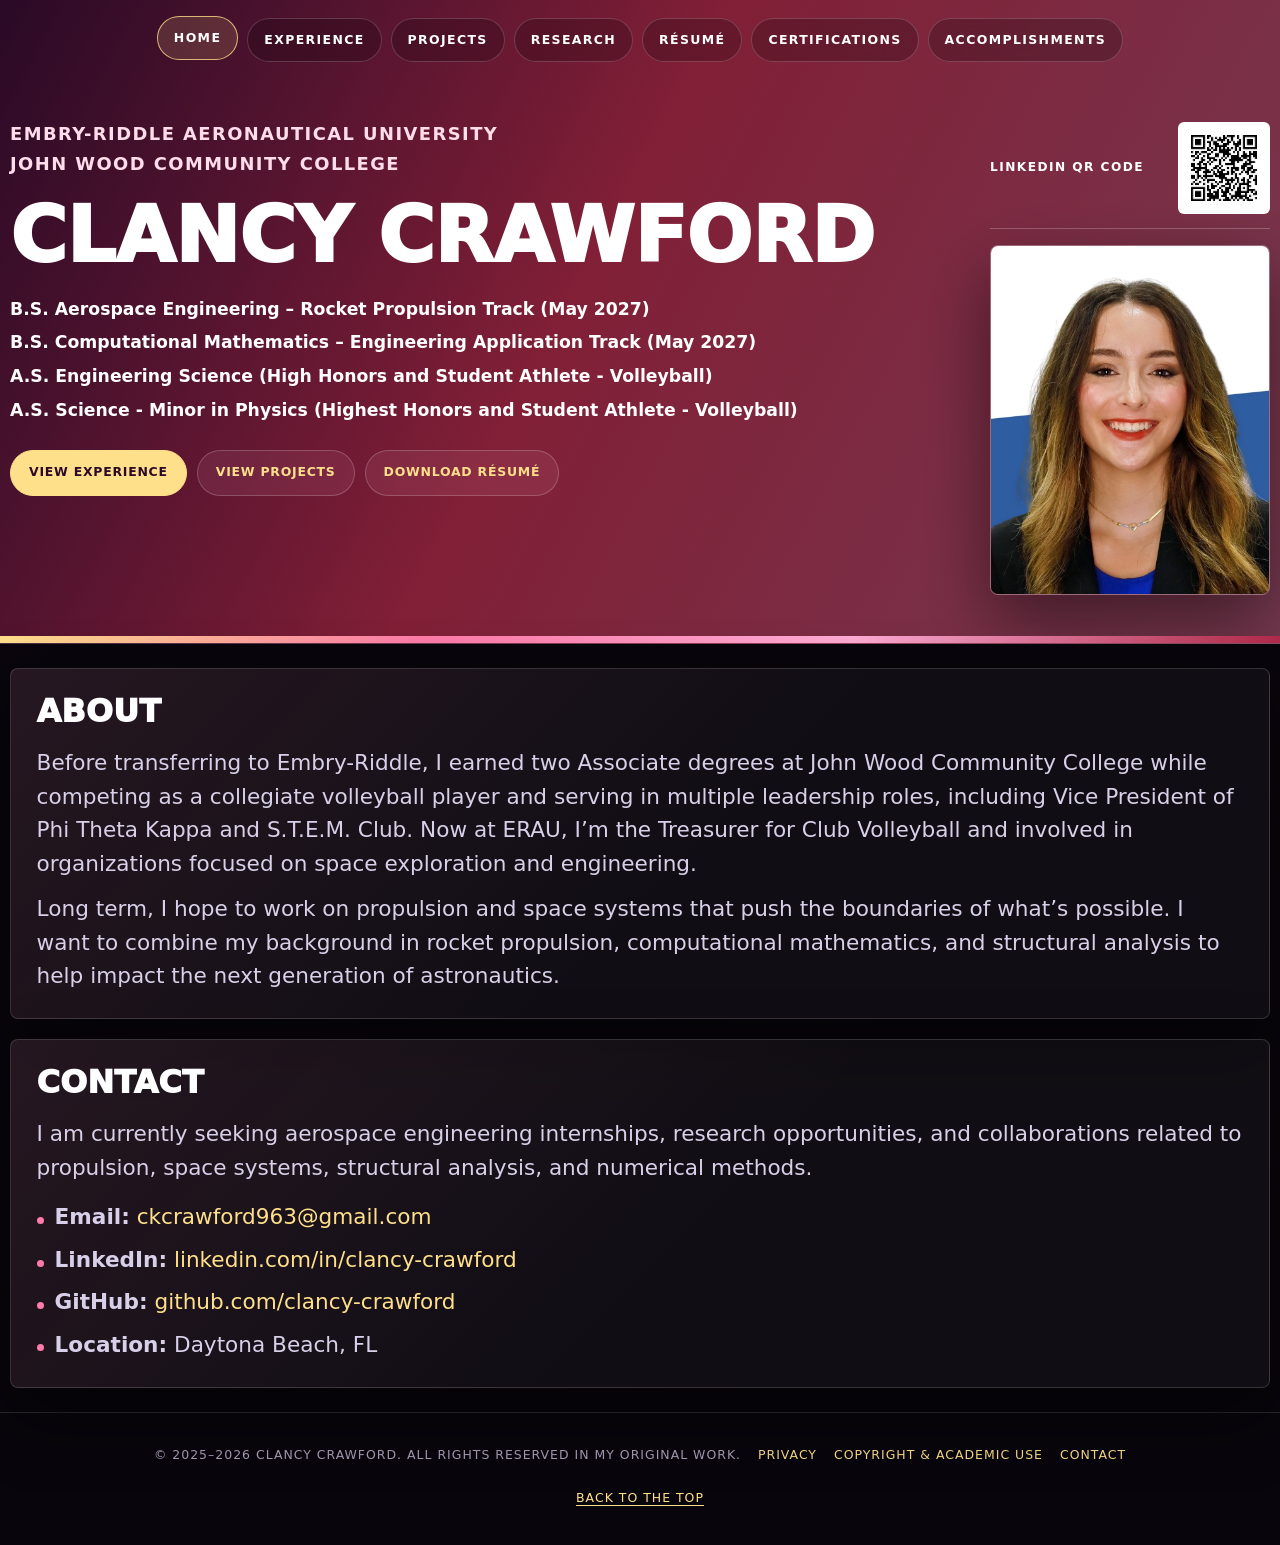
==== commit 90275b3d: "Track key portfolio clicks with Telegram notifications" ====
--- a/index.html
+++ b/index.html
@@ -38,7 +38,7 @@
           <a class="btn primary" href="experience.html">View Experience</a>
           <a class="btn" href="projects.html">View Projects</a>
           <a class="btn" href="Resume_Clancy_Crawford_systems_w_exp.pdf" target="_blank" rel="noopener"
-            download>Download
+            download data-resume-notify>Download
             Résumé</a>
         </div>
       </div>
@@ -92,6 +92,11 @@
               linkedin.com/in/clancy-crawford
             </a>
           </li>
+          <li><strong>GitHub:</strong>
+            <a href="https://github.com/clancy-crawford" target="_blank" rel="noopener">
+              github.com/clancy-crawford
+            </a>
+          </li>
           <li><strong>Location:</strong> Daytona Beach, FL</li>
         </ul>
       </div>
--- a/style.css
+++ b/style.css
@@ -2300,14 +2300,5 @@
   line-height: 1.7;
   overflow-wrap: anywhere;
 }
-.legal-page main a, .portfolio-use-notice a { text-decoration: underline; }
-.portfolio-use-notice {
-  border-left: 3px solid var(--link);
-  background: var(--surface);
-  padding: 16px 20px;
-  margin-bottom: 28px;
-  color: var(--text-muted);
-}
-.portfolio-use-notice p { max-width: 90ch; font-size: 0.95rem; line-height: 1.6; }
-.portfolio-use-notice p + p { margin-top: 12px; }
+.legal-page main a { text-decoration: underline; }
 footer > a:not(.back-to-top) { padding-top: 8px; padding-bottom: 8px; }
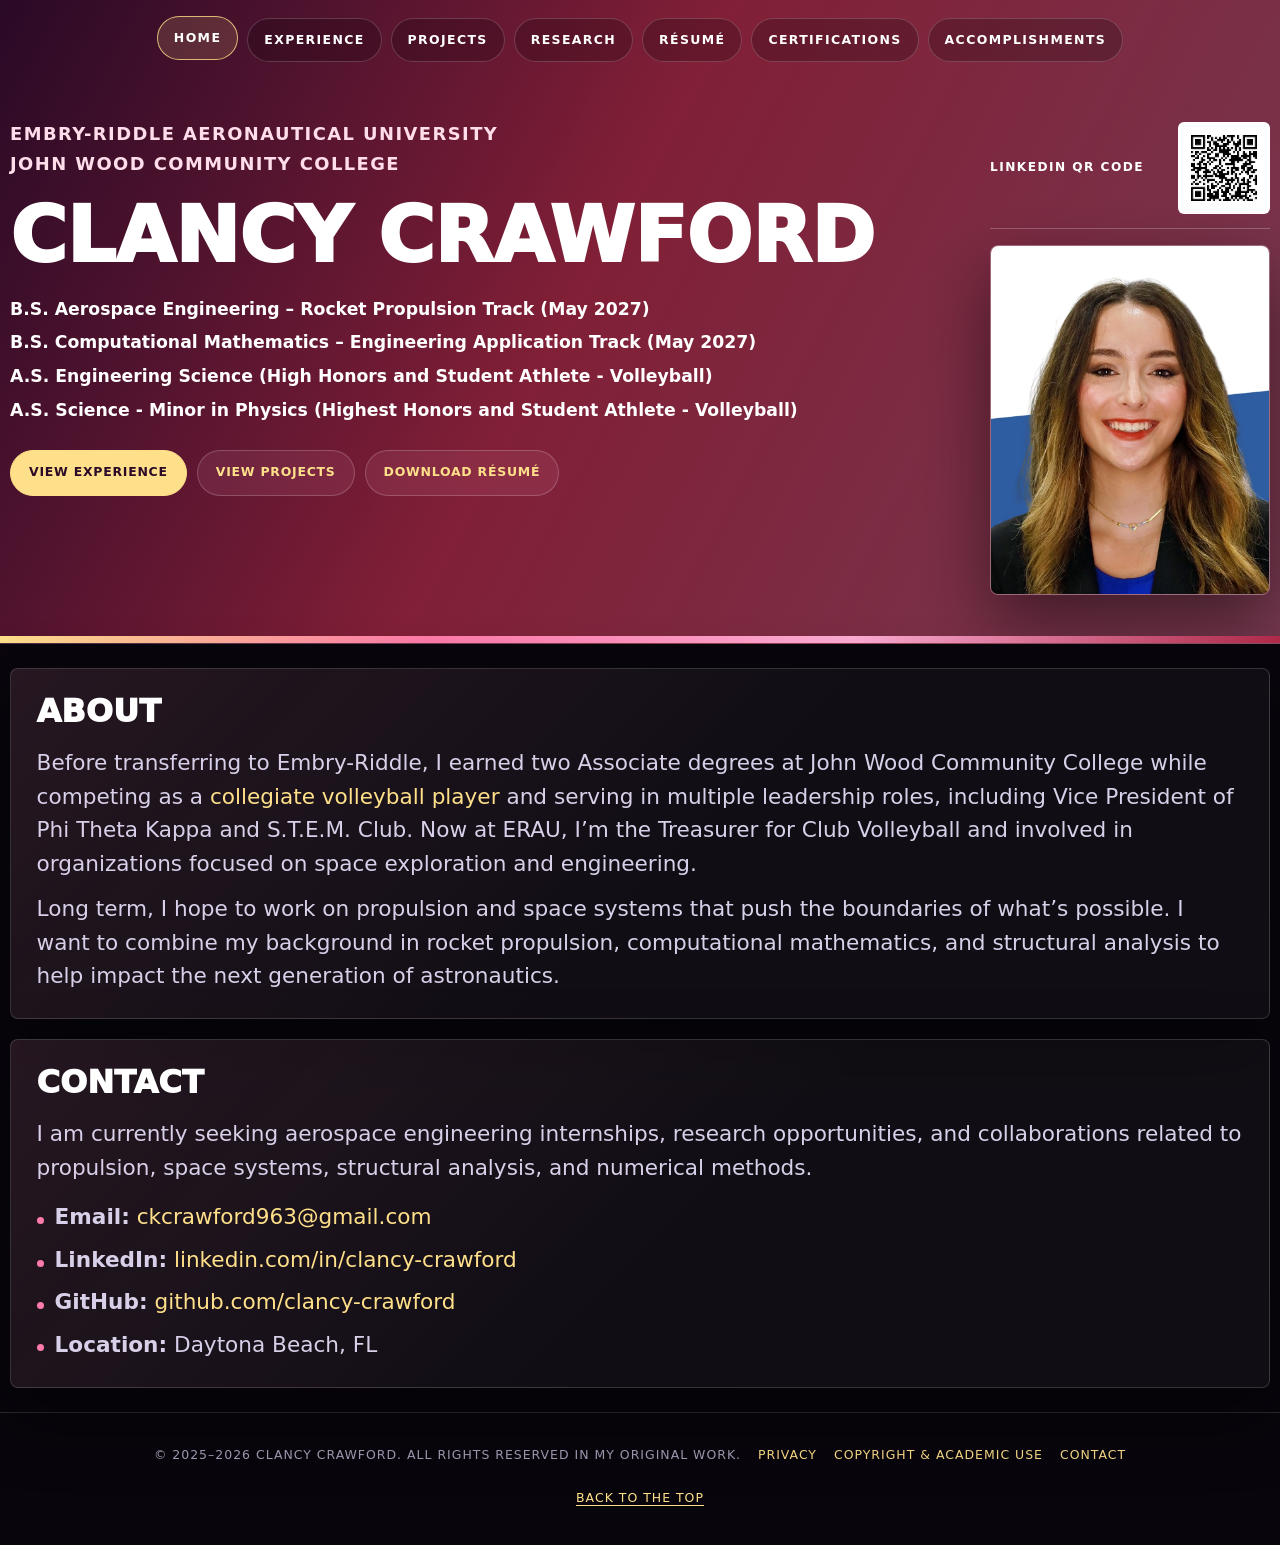
==== commit fbe202ec: "Add volleyball player profile and livestream channel leadership" ====
--- a/index.html
+++ b/index.html
@@ -62,7 +62,9 @@
         <h2>About</h2>
         <p>
           Before transferring to Embry-Riddle, I earned two Associate degrees at John Wood
-          Community College while competing as a collegiate volleyball player and serving in multiple
+          Community College while competing as a
+          <a href="https://www.johnwoodblazers.com/sports/wvball/2022-23/bios/crawford_clancy_hgoj" target="_blank" rel="noopener">collegiate volleyball player</a>
+          and serving in multiple
           leadership roles, including Vice President of Phi Theta Kappa and S.T.E.M. Club.
           Now at ERAU, I’m the Treasurer for Club Volleyball and involved in organizations
           focused on space exploration and engineering.
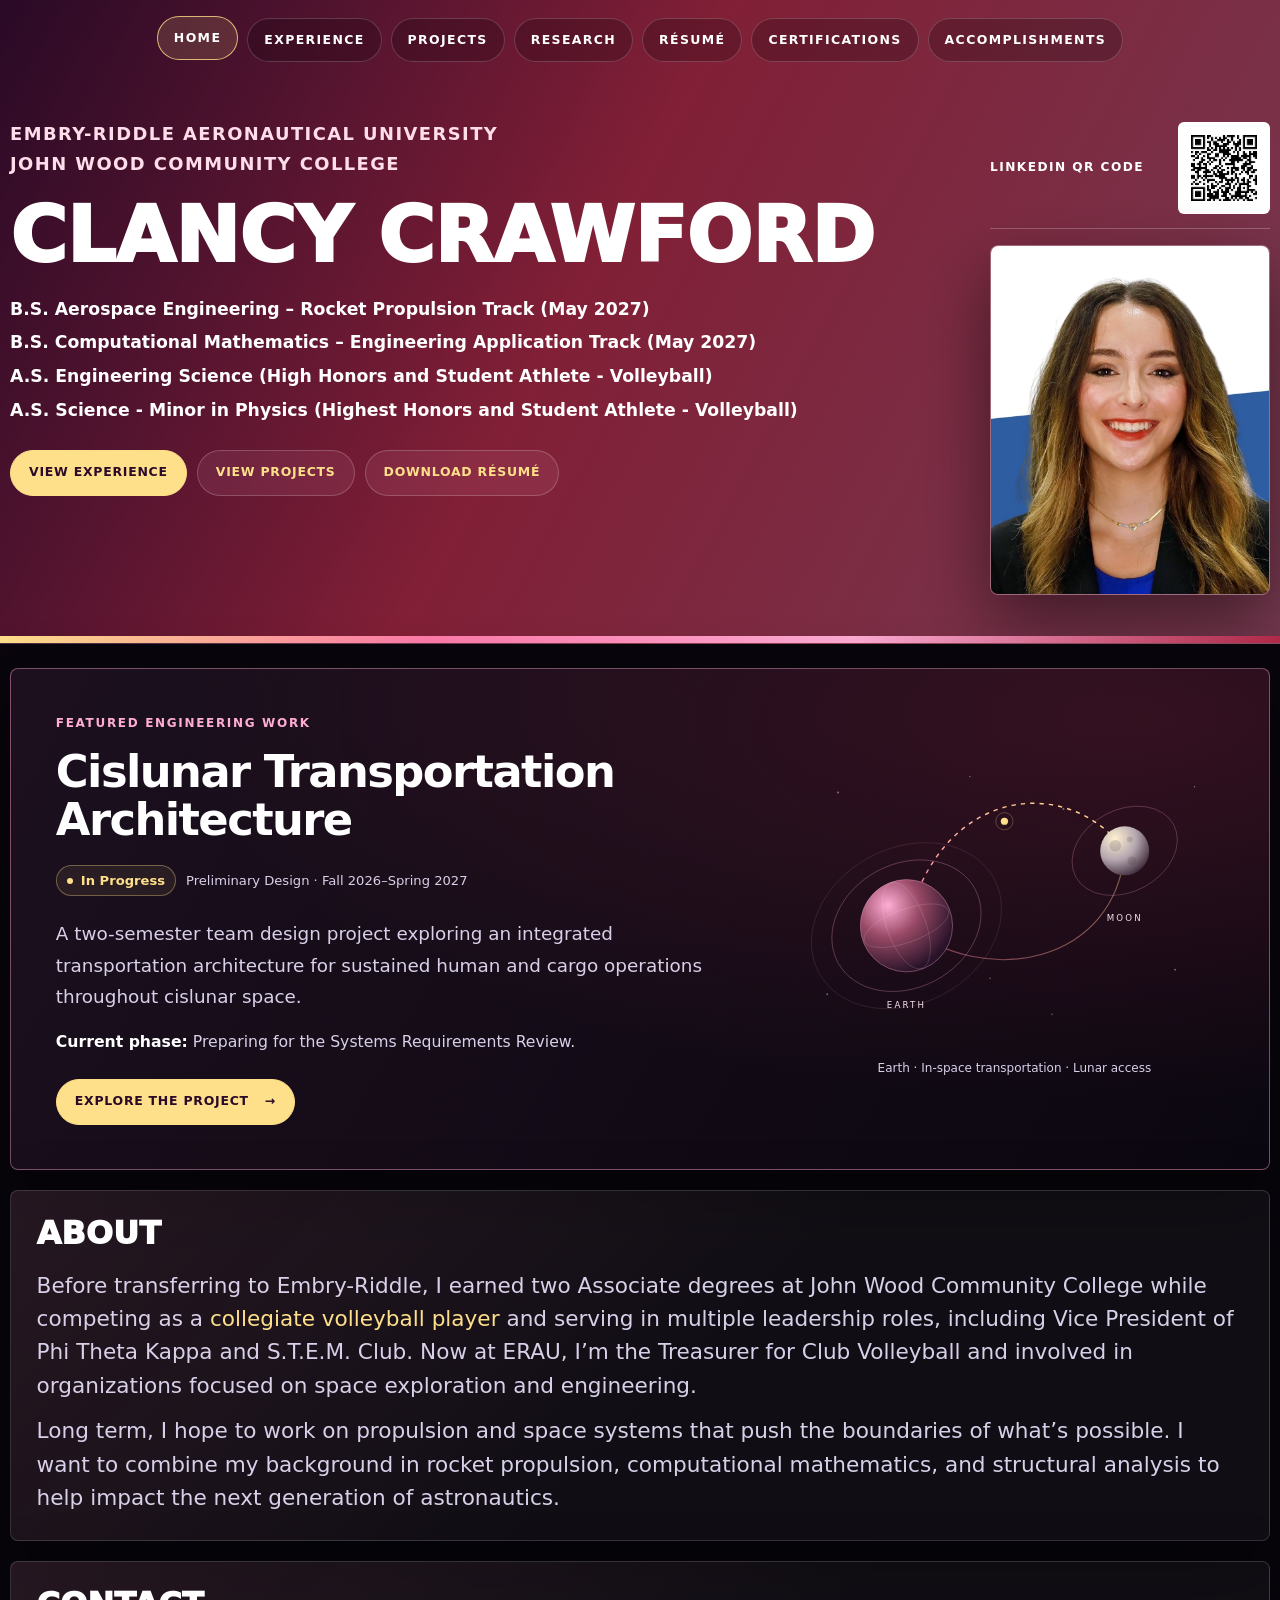
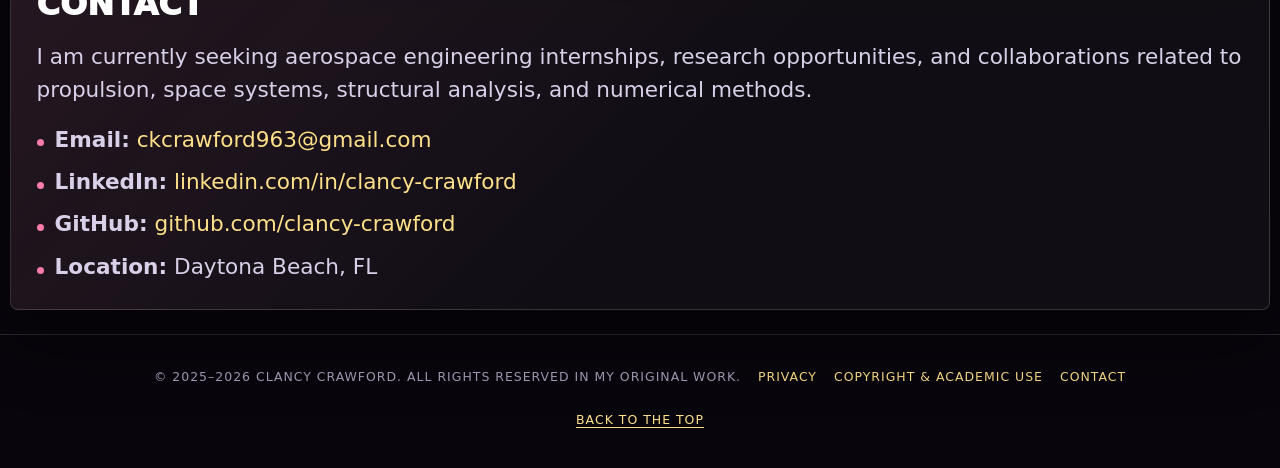
==== commit 8fcf8a61: "Feature cislunar transportation preliminary design project" ====
--- a/index.html
+++ b/index.html
@@ -55,6 +55,23 @@
   </header>
 
   <main>
+
+    <section id="featured-design" aria-labelledby="featured-design-title">
+      <div class="cislunar-feature">
+        <div class="cislunar-feature-copy">
+          <p class="cislunar-eyebrow">Featured Engineering Work</p>
+          <h2 id="featured-design-title">Cislunar Transportation Architecture</h2>
+          <p class="cislunar-meta"><span class="cislunar-status">In Progress</span> Preliminary Design &middot; Fall 2026&ndash;Spring 2027</p>
+          <p class="cislunar-summary">A two-semester team design project exploring an integrated transportation architecture for sustained human and cargo operations throughout cislunar space.</p>
+          <p class="cislunar-phase"><strong>Current phase:</strong> Preparing for the Systems Requirements Review.</p>
+          <a class="btn primary" href="cislunar-transportation.html">Explore the Project <span aria-hidden="true">&rarr;</span></a>
+        </div>
+        <div class="cislunar-feature-art" aria-hidden="true">
+          <img src="Projects/Cislunar/earth-moon.svg" alt="" width="640" height="440">
+          <span>Earth &middot; In-space transportation &middot; Lunar access</span>
+        </div>
+      </div>
+    </section>
 
     <!-- ABOUT -->
     <section id="about" class="reveal">
--- a/style.css
+++ b/style.css
@@ -2301,4 +2301,208 @@
   overflow-wrap: anywhere;
 }
 .legal-page main a { text-decoration: underline; }
+
+/* Cislunar project feature and dedicated project page. */
+#featured-design,
+#cislunar-transportation,
+.cislunar-page .cislunar-intro {
+  padding-top: 0;
+  border-top: 0;
+}
+
+#cislunar-transportation { margin-bottom: 44px; }
+
+.cislunar-feature {
+  display: grid;
+  grid-template-columns: minmax(0, 1.25fr) minmax(0, 0.85fr);
+  align-items: center;
+  overflow: hidden;
+  border: 1px solid var(--line-strong);
+  border-radius: 8px;
+  background:
+    radial-gradient(ellipse at 90% 10%, rgba(177, 42, 74, 0.23), transparent 60%),
+    linear-gradient(120deg, #1c101e, #0b0710);
+  box-shadow: var(--shadow);
+}
+
+.cislunar-feature-copy { padding: clamp(24px, 3.5vw, 50px); }
+
+.cislunar-eyebrow {
+  margin-bottom: 16px;
+  color: var(--soft-rose);
+  font-size: 0.75rem;
+  font-weight: 800;
+  letter-spacing: 0.14em;
+  text-transform: uppercase;
+}
+
+.cislunar-feature h2,
+.cislunar-feature h1 {
+  margin: 0 0 22px;
+  font-size: clamp(2rem, 3.5vw, 3.55rem);
+  font-weight: 850;
+  line-height: 1.06;
+  letter-spacing: -0.035em;
+  text-transform: none;
+  overflow-wrap: normal;
+}
+
+.cislunar-feature .cislunar-meta {
+  display: flex;
+  align-items: center;
+  flex-wrap: wrap;
+  gap: 10px;
+  margin-bottom: 22px;
+  color: var(--text-muted);
+  font-size: 0.82rem;
+  line-height: 1.6;
+}
+
+.cislunar-status {
+  display: inline-flex;
+  align-items: center;
+  gap: 8px;
+  padding: 4px 10px;
+  border: 1px solid rgba(255, 224, 138, 0.35);
+  border-radius: 999px;
+  background: rgba(255, 224, 138, 0.07);
+  color: var(--link);
+  font-weight: 700;
+}
+
+.cislunar-status::before {
+  content: "";
+  width: 6px;
+  height: 6px;
+  border-radius: 50%;
+  background: currentColor;
+}
+
+.cislunar-feature .cislunar-summary {
+  max-width: 62ch;
+  color: var(--text-muted);
+  font-size: clamp(1rem, 1.5vw, 1.15rem);
+  font-weight: 450;
+  line-height: 1.7;
+}
+
+.cislunar-phase { margin: 18px 0 24px; }
+.cislunar-phase strong { color: #fff; }
+.cislunar-feature .btn { gap: 16px; }
+
+.cislunar-feature-art {
+  min-width: 0;
+  margin: 0;
+  padding: 12px 24px 30px;
+  text-align: center;
+}
+
+.cislunar-feature-art img {
+  display: block;
+  width: 100%;
+  height: auto;
+}
+
+.cislunar-feature-art span,
+.cislunar-feature-art figcaption {
+  display: block;
+  color: var(--text-muted);
+  font-size: 0.75rem;
+  line-height: 1.6;
+}
+
+.cislunar-page main { padding-top: 28px; }
+.cislunar-back { display: inline-block; margin-bottom: 24px; padding: 8px 0; }
+.cislunar-page section { margin-bottom: 52px; }
+.cislunar-page section:last-child { margin-bottom: 0; }
+
+.cislunar-page section > h2,
+.cislunar-page .cislunar-overview h2,
+.cislunar-page .cislunar-next h2 {
+  margin-bottom: 22px;
+  font-size: clamp(1.65rem, 2.7vw, 2.6rem);
+  line-height: 1.15;
+  text-transform: none;
+  letter-spacing: -0.025em;
+  overflow-wrap: normal;
+}
+
+.cislunar-overview {
+  display: grid;
+  grid-template-columns: minmax(0, 0.8fr) minmax(0, 1.2fr);
+  gap: clamp(24px, 5vw, 72px);
+  padding-top: 28px;
+}
+
+.cislunar-prose p,
+.cislunar-next p:not(.cislunar-eyebrow) { font-size: 1.05rem; line-height: 1.75; }
+.cislunar-prose p + p,
+.cislunar-next p + p { margin-top: 14px; }
+
+.cislunar-work-grid {
+  display: grid;
+  grid-template-columns: repeat(3, minmax(0, 1fr));
+  gap: 16px;
+  margin-top: 28px;
+}
+
+.cislunar-page .cislunar-work-intro {
+  max-width: 82ch;
+  font-size: 1.05rem;
+  line-height: 1.75;
+}
+
+.cislunar-work-card {
+  padding: clamp(24px, 2.8vw, 36px);
+  border: 1px solid var(--line);
+  border-radius: 8px;
+  background: var(--surface);
+}
+
+.cislunar-work-card .cislunar-card-label {
+  color: var(--soft-rose);
+  font-size: 0.72rem;
+  font-weight: 750;
+  letter-spacing: 0.1em;
+  text-transform: uppercase;
+}
+.cislunar-work-card h3 { margin: 16px 0 12px; font-size: 1.25rem; line-height: 1.35; }
+.cislunar-work-card p { line-height: 1.7; }
+
+.cislunar-page .cislunar-next {
+  display: flex;
+  align-items: center;
+  justify-content: space-between;
+  gap: 32px;
+  padding: clamp(24px, 3.5vw, 44px);
+  border: 1px solid var(--line-strong);
+  border-radius: 8px;
+  background: linear-gradient(120deg, rgba(255, 123, 170, 0.08), transparent);
+}
+
+.cislunar-next > div { max-width: 82ch; }
+.cislunar-next .btn { flex-shrink: 0; gap: 16px; }
+.cislunar-page a:focus-visible,
+.cislunar-feature a:focus-visible { outline: 2px solid var(--link); outline-offset: 5px; }
+
+@media (max-width: 1000px) {
+  .cislunar-work-grid { grid-template-columns: 1fr; }
+  .cislunar-page .cislunar-next { align-items: flex-start; flex-direction: column; }
+}
+
+@media (max-width: 720px) {
+  .cislunar-feature,
+  .cislunar-overview,
+  .cislunar-work-grid { grid-template-columns: 1fr; }
+  .cislunar-feature h1,
+  .cislunar-feature h2 { font-size: clamp(1.7rem, 7vw, 2.65rem); }
+  .cislunar-feature-art { width: 100%; max-width: 420px; justify-self: center; padding-top: 0; }
+  .cislunar-feature-art img { margin-top: -24px; }
+  .cislunar-page section { margin-bottom: 36px; }
+  .cislunar-overview { gap: 0; }
+}
+
+@media (max-width: 460px) {
+  .cislunar-feature-copy { padding: 24px 20px; }
+}
 footer > a:not(.back-to-top) { padding-top: 8px; padding-bottom: 8px; }
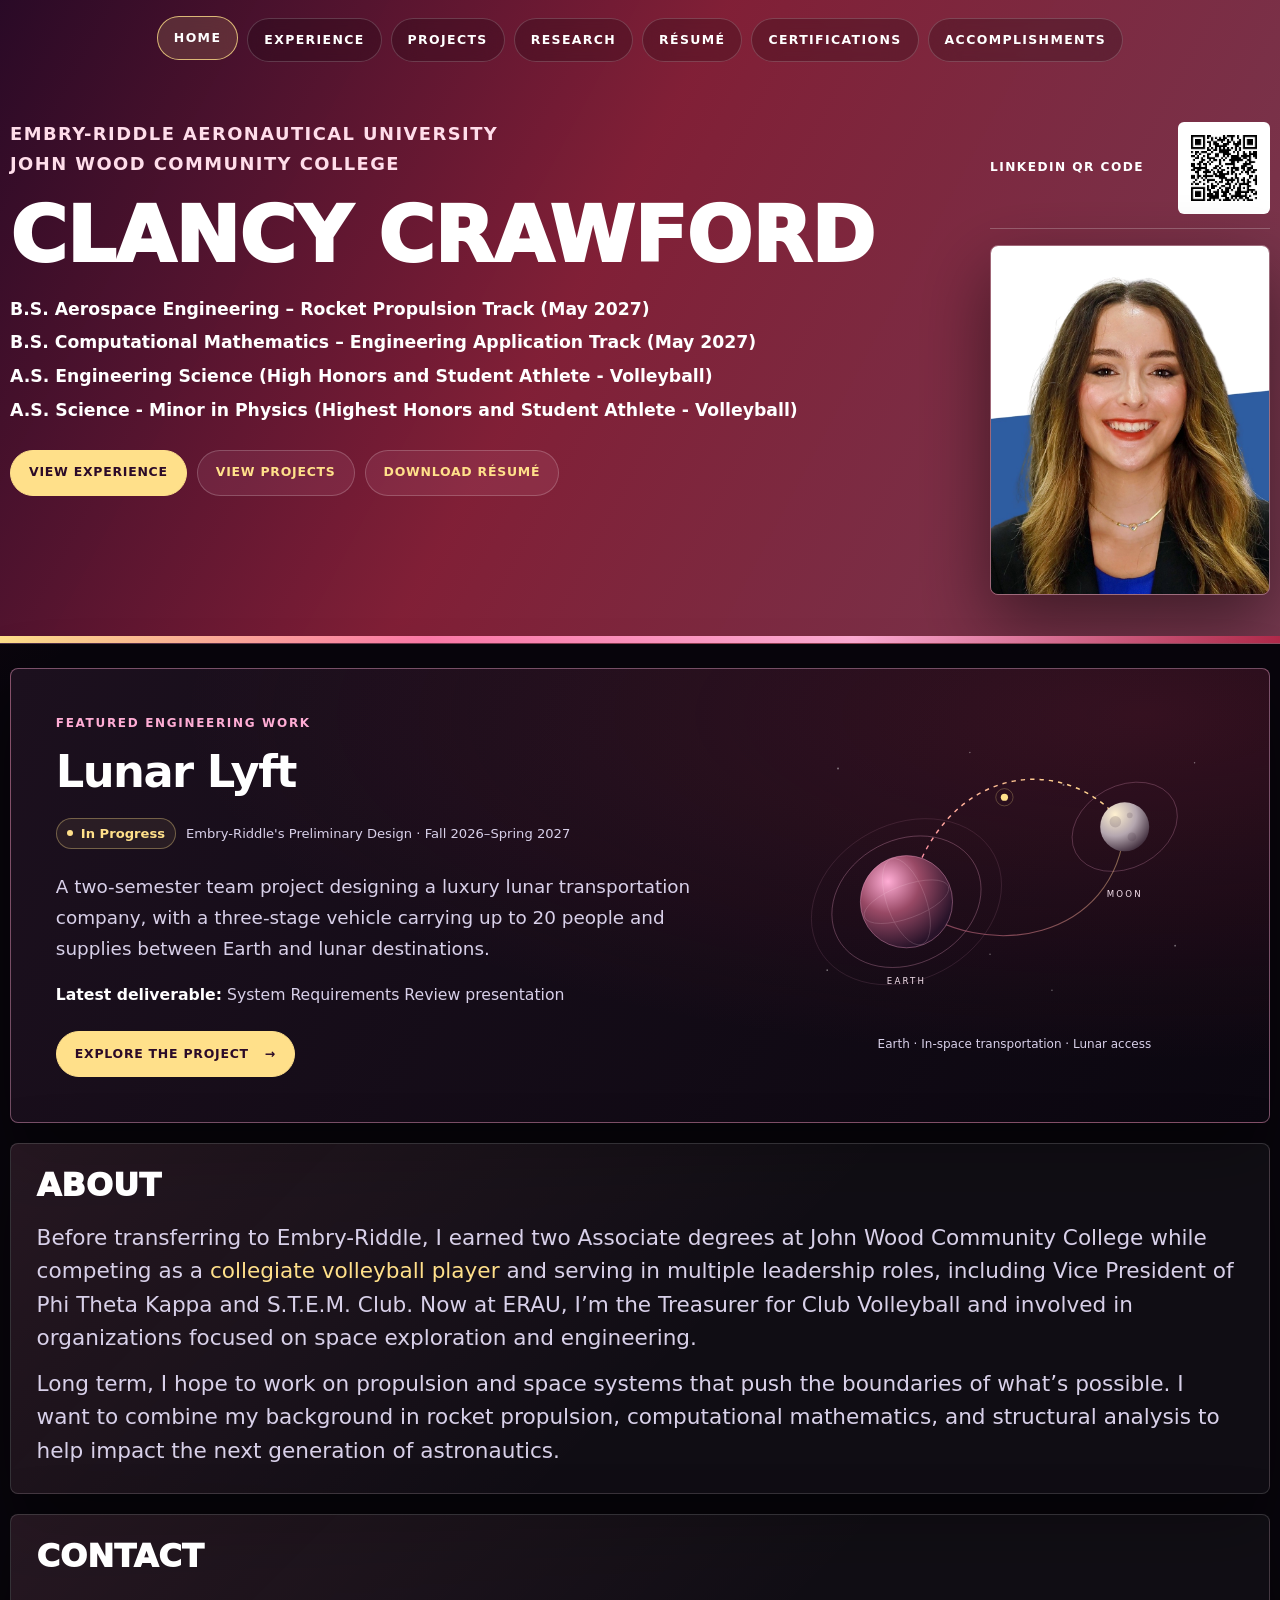
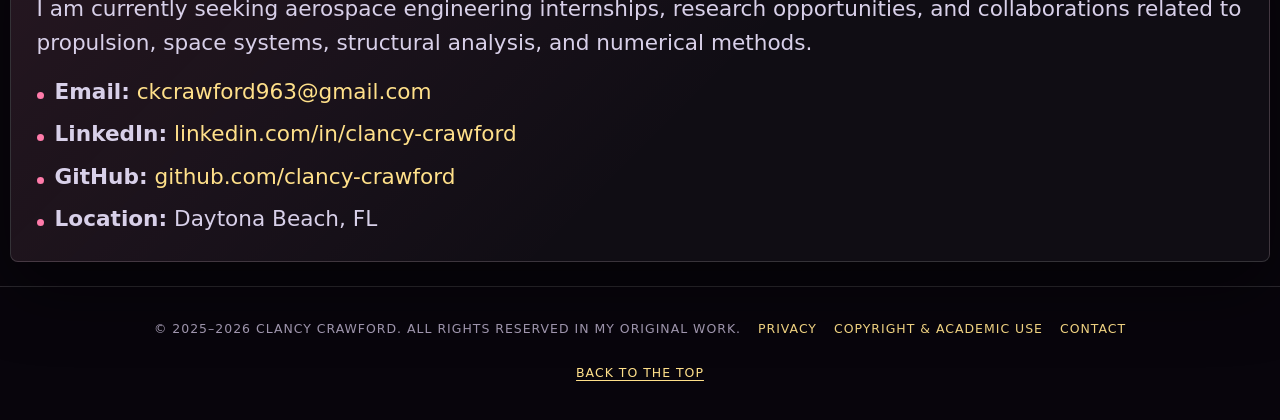
==== commit 0d0fbd66: "Update Lunar Lyft project and publish requirements presentation" ====
--- a/index.html
+++ b/index.html
@@ -37,8 +37,8 @@
         <div class="hero-cta">
           <a class="btn primary" href="experience.html">View Experience</a>
           <a class="btn" href="projects.html">View Projects</a>
-          <a class="btn" href="Resume_Clancy_Crawford_systems_w_exp.pdf" target="_blank" rel="noopener"
-            download data-resume-notify>Download
+          <a class="btn" href="Resume_Clancy_Crawford_01.pdf" target="_blank" rel="noopener"
+            download="Resume_Clancy_Crawford_01.pdf" data-resume-notify>Download
             Résumé</a>
         </div>
       </div>
@@ -60,10 +60,10 @@
       <div class="cislunar-feature">
         <div class="cislunar-feature-copy">
           <p class="cislunar-eyebrow">Featured Engineering Work</p>
-          <h2 id="featured-design-title">Cislunar Transportation Architecture</h2>
-          <p class="cislunar-meta"><span class="cislunar-status">In Progress</span> Preliminary Design &middot; Fall 2026&ndash;Spring 2027</p>
-          <p class="cislunar-summary">A two-semester team design project exploring an integrated transportation architecture for sustained human and cargo operations throughout cislunar space.</p>
-          <p class="cislunar-phase"><strong>Current phase:</strong> Preparing for the Systems Requirements Review.</p>
+          <h2 id="featured-design-title">Lunar Lyft</h2>
+          <p class="cislunar-meta"><span class="cislunar-status">In Progress</span> Embry-Riddle's Preliminary Design &middot; Fall 2026&ndash;Spring 2027</p>
+          <p class="cislunar-summary">A two-semester team project designing a luxury lunar transportation company, with a three-stage vehicle carrying up to 20 people and supplies between Earth and lunar destinations.</p>
+          <p class="cislunar-phase"><strong>Latest deliverable:</strong> System Requirements Review presentation</p>
           <a class="btn primary" href="cislunar-transportation.html">Explore the Project <span aria-hidden="true">&rarr;</span></a>
         </div>
         <div class="cislunar-feature-art" aria-hidden="true">
--- a/style.css
+++ b/style.css
@@ -2469,6 +2469,43 @@
 .cislunar-work-card h3 { margin: 16px 0 12px; font-size: 1.25rem; line-height: 1.35; }
 .cislunar-work-card p { line-height: 1.7; }
 
+.cislunar-presentation { margin-top: 0; }
+.cislunar-presentation .research-story-frame { grid-template-columns: minmax(0, 1fr); }
+.cislunar-presentation .research-story-copy {
+  border-right: 0;
+  border-bottom: 1px solid var(--line);
+  padding-right: 0;
+  padding-bottom: clamp(18px, 3vw, 30px);
+}
+.cislunar-presentation .research-story-copy h2 {
+  margin: 0;
+  font-size: clamp(1.65rem, 2.7vw, 2.6rem);
+  line-height: 1.15;
+  letter-spacing: -0.025em;
+  text-transform: none;
+  overflow-wrap: normal;
+}
+.cislunar-presentation-links { display: flex; flex-wrap: wrap; align-items: center; gap: 12px; }
+.cislunar-presentation-links .btn { max-width: 100%; white-space: normal; text-align: left; }
+.cislunar-presentation .research-story-media { min-height: 0; align-self: center; }
+.cislunar-slide-image { display: block; }
+.cislunar-slide-image img { display: block; width: 100%; height: auto; }
+.cislunar-slide-controls:not([hidden]) { display: flex; align-items: center; justify-content: space-between; gap: 16px; padding: 12px 16px; border-top: 1px solid var(--line); }
+.cislunar-slide-controls p { font-size: 0.9rem; }
+.cislunar-slide-controls button { width: 44px; height: 44px; border: 1px solid var(--line-strong); border-radius: 50%; background: var(--surface); color: var(--link); font-size: 1.3rem; cursor: pointer; }
+.cislunar-slide-controls button:hover:not(:disabled) { background: var(--surface-strong); }
+.cislunar-slide-controls button:disabled { opacity: 0.35; cursor: default; }
+.cislunar-slide-viewer:focus-visible,
+.cislunar-slide-controls button:focus-visible { outline: 2px solid var(--link); outline-offset: 4px; }
+.cislunar-destinations { margin: 0; }
+.cislunar-destinations > div { padding: 22px 0; border-top: 1px solid var(--line); }
+.cislunar-destinations > div:first-child { padding-top: 0; border-top: 0; }
+.cislunar-destinations dt { color: #fff; font-size: 1.15rem; font-weight: 750; }
+.cislunar-destinations dd { margin: 10px 0 0; line-height: 1.75; }
+.cislunar-assumptions > p:last-child { max-width: 95ch; line-height: 1.75; }
+.cislunar-assumptions ul { max-width: 95ch; margin: 0 0 18px; padding-left: 1.4em; line-height: 1.75; }
+.cislunar-assumptions li + li { margin-top: 8px; }
+
 .cislunar-page .cislunar-next {
   display: flex;
   align-items: center;
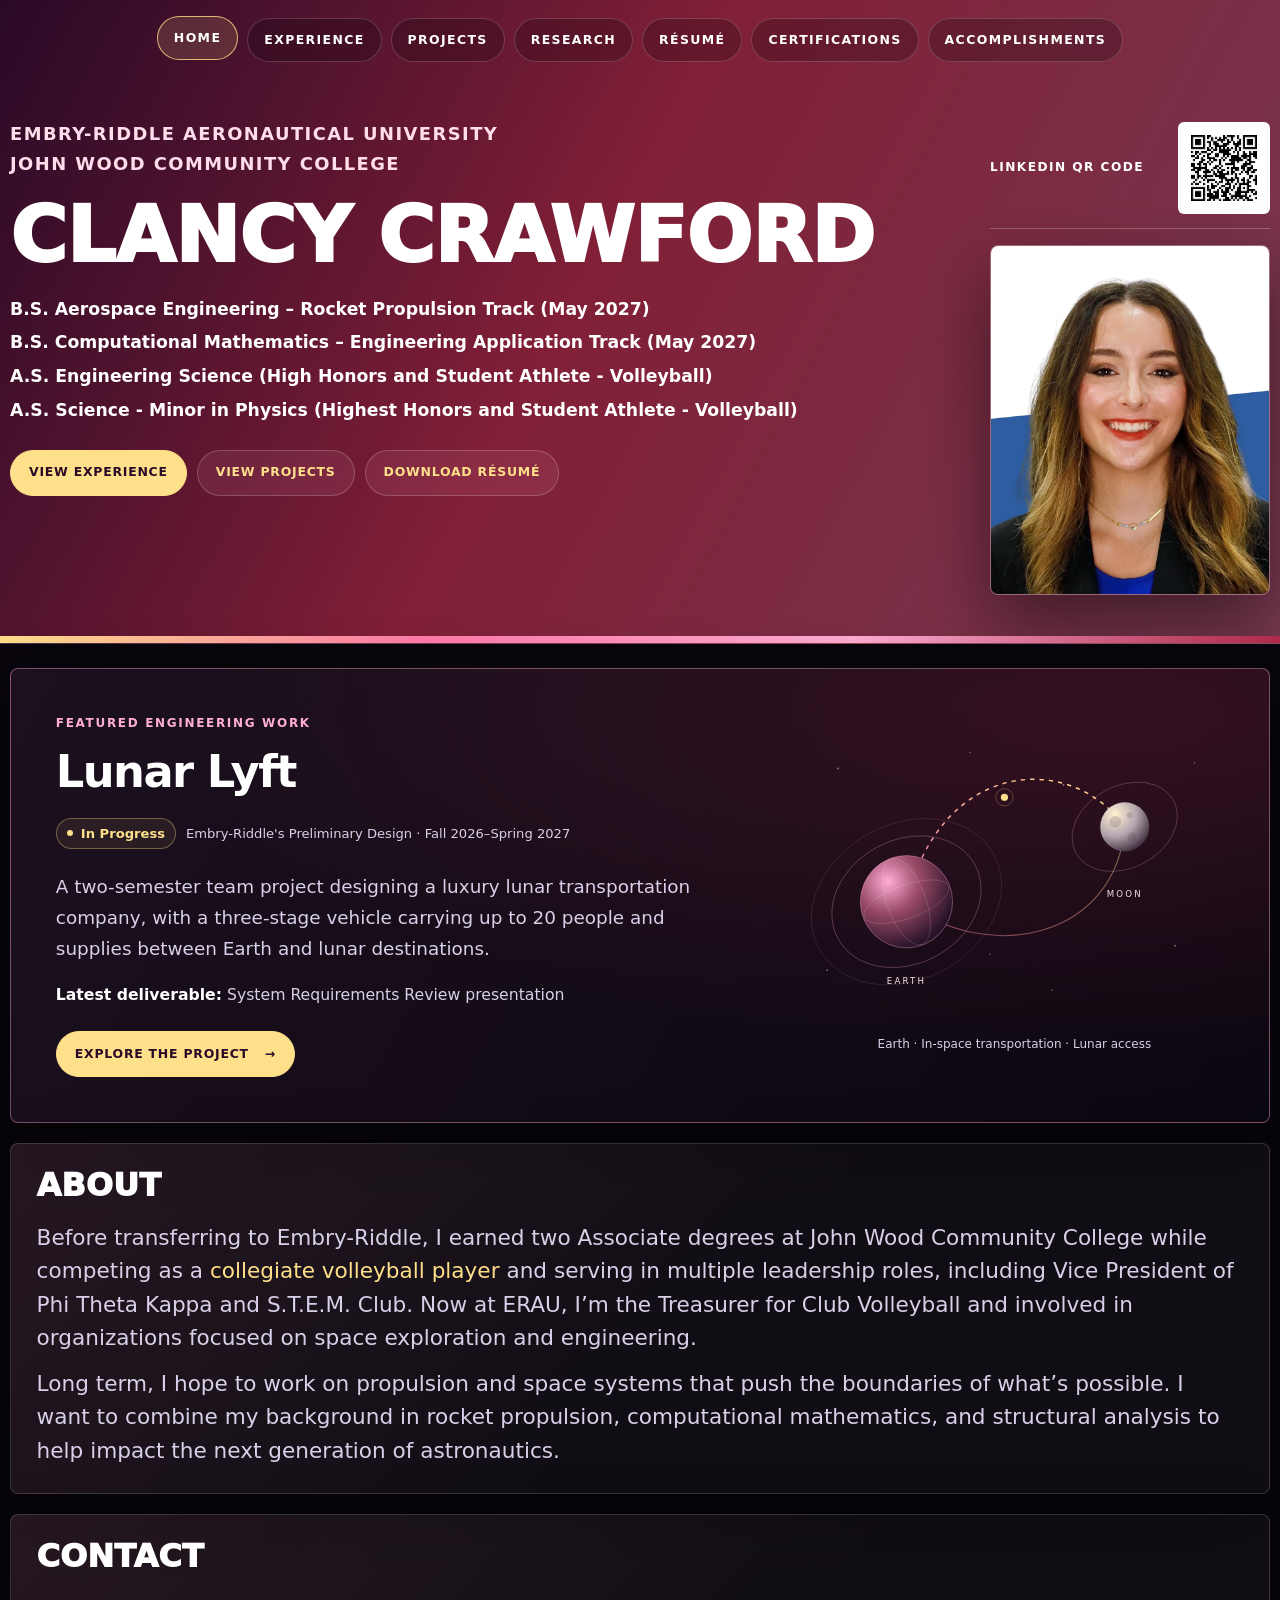
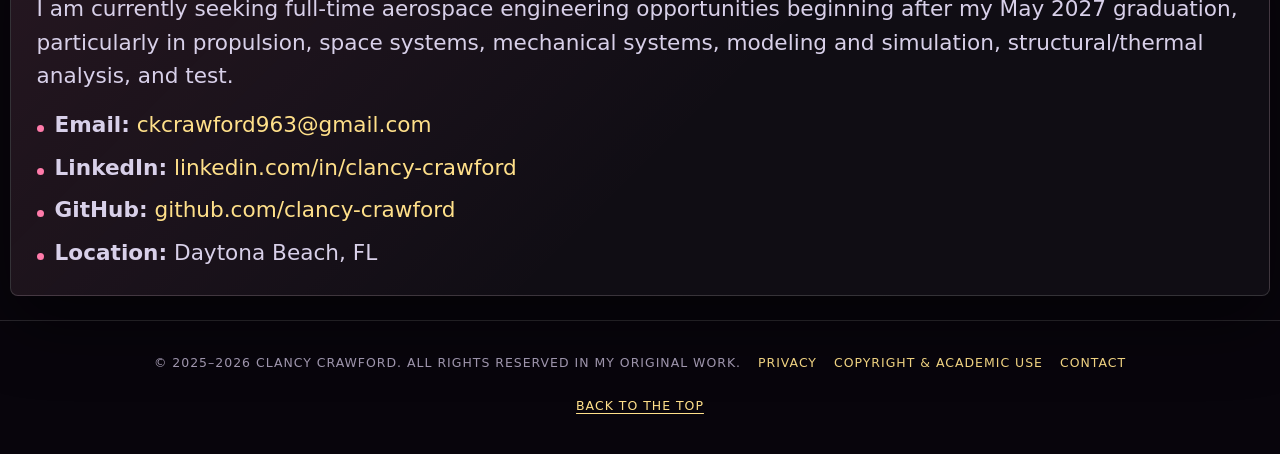
==== commit baa8856a: "Update index.html" ====
--- a/index.html
+++ b/index.html
@@ -99,9 +99,7 @@
       <div class="research-block">
         <h2>Contact</h2>
         <p>
-          I am currently seeking aerospace engineering internships, research opportunities, and
-          collaborations related to propulsion, space systems, structural analysis, and numerical methods.
-        </p>
+          I am currently seeking full-time aerospace engineering opportunities beginning after my May 2027 graduation, particularly in propulsion, space systems, mechanical systems, modeling and simulation, structural/thermal analysis, and test.        </p>
         <ul class="list">
           <li><strong>Email:</strong>
             <a href="mailto:ckcrawford963@gmail.com">ckcrawford963@gmail.com</a>
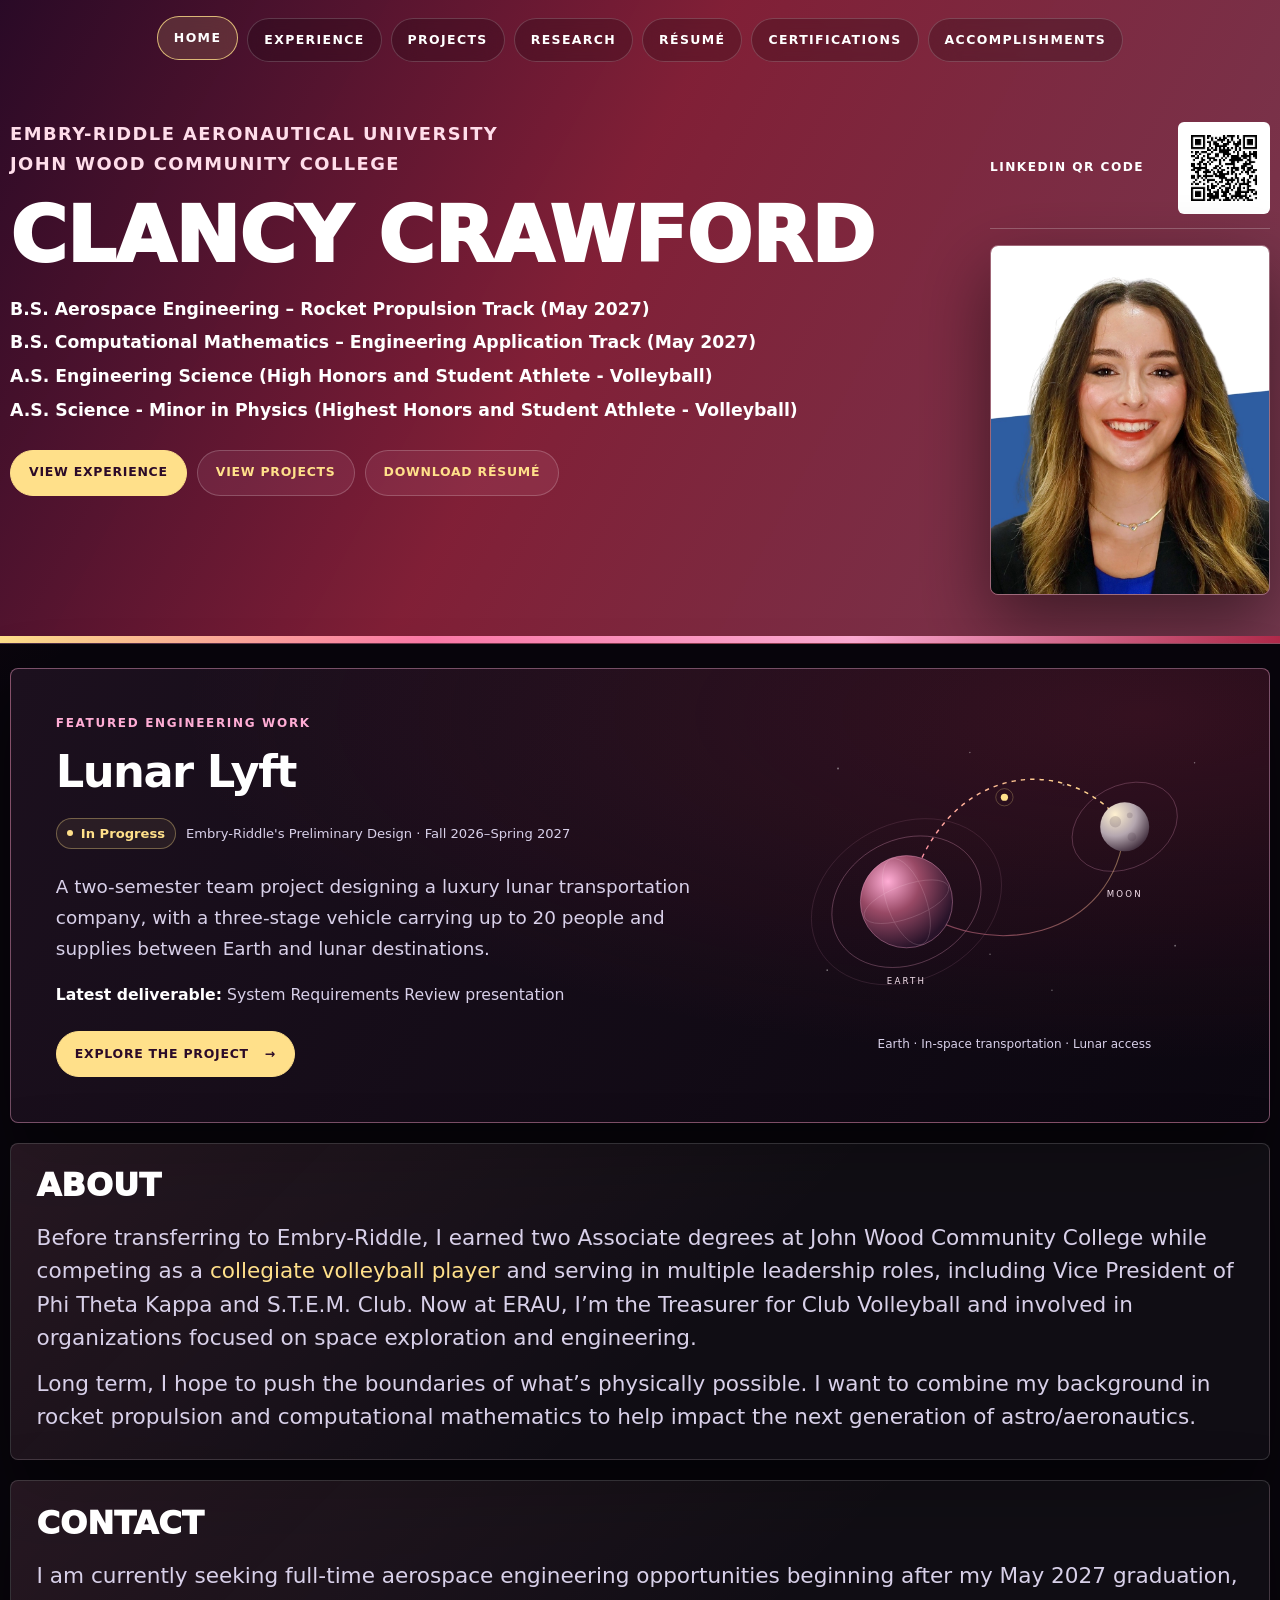
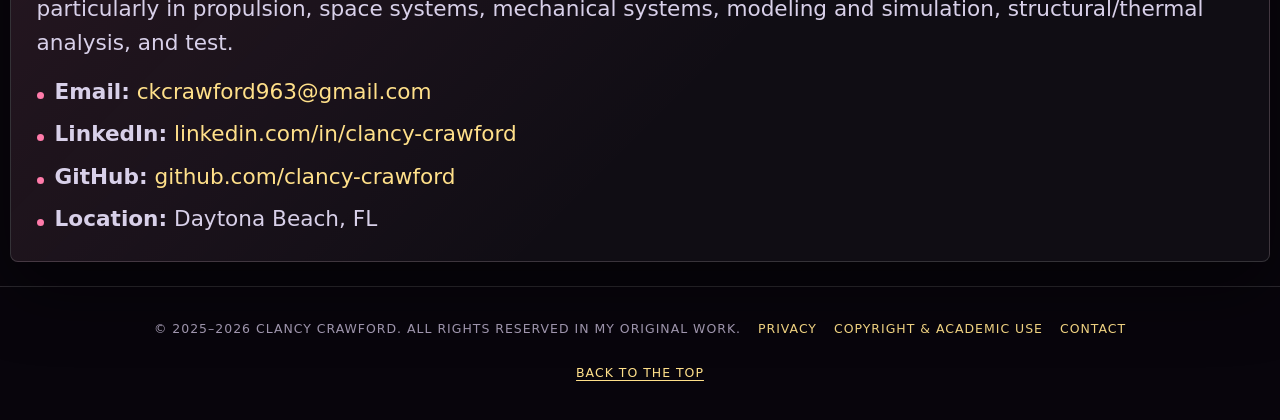
==== commit 5ae6f6ea: "Update index.html" ====
--- a/index.html
+++ b/index.html
@@ -87,9 +87,8 @@
           focused on space exploration and engineering.
         </p>
         <p>
-          Long term, I hope to work on propulsion and space systems that push the boundaries
-          of what’s possible. I want to combine my background in rocket propulsion, computational
-          mathematics, and structural analysis to help impact the next generation of astronautics.
+          Long term, I hope to push the boundaries of what’s physically possible. I want to combine my background in rocket propulsion and computational
+          mathematics to help impact the next generation of astro/aeronautics.
         </p>
       </div>
     </section>
